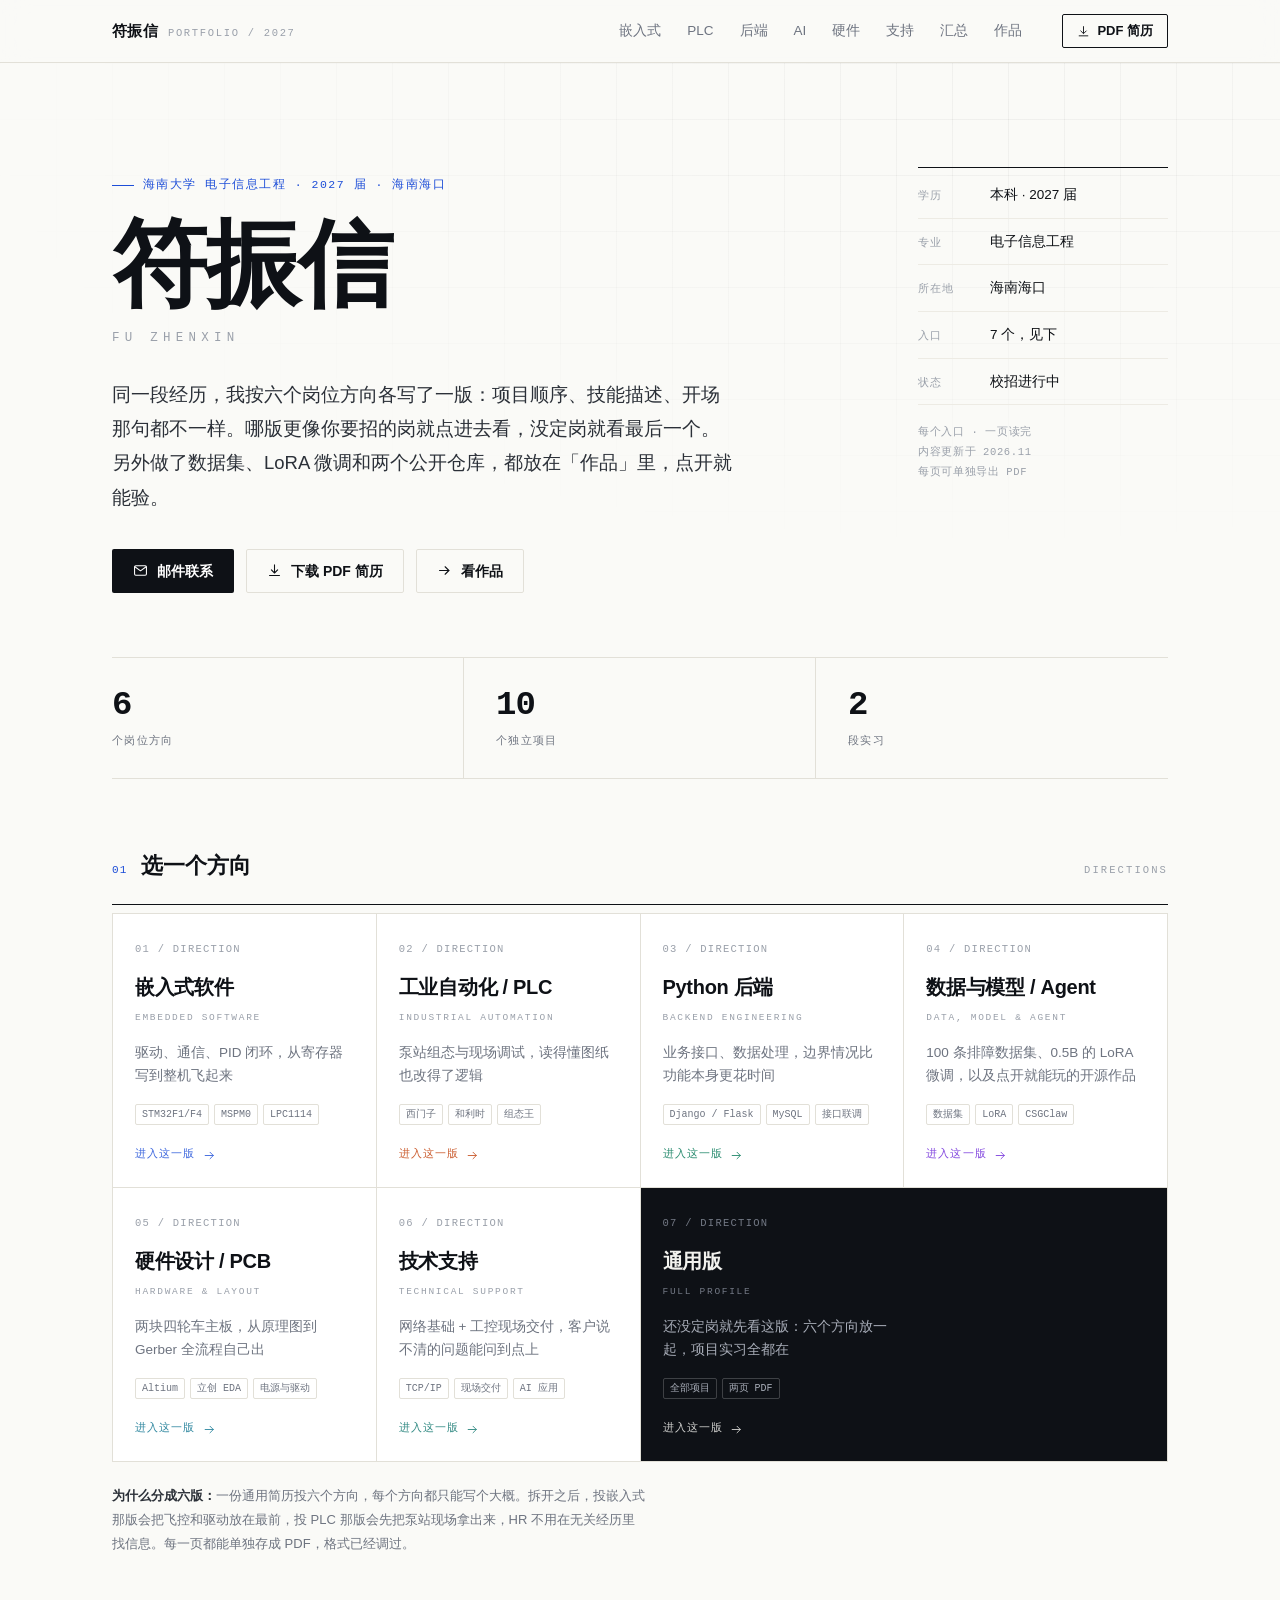
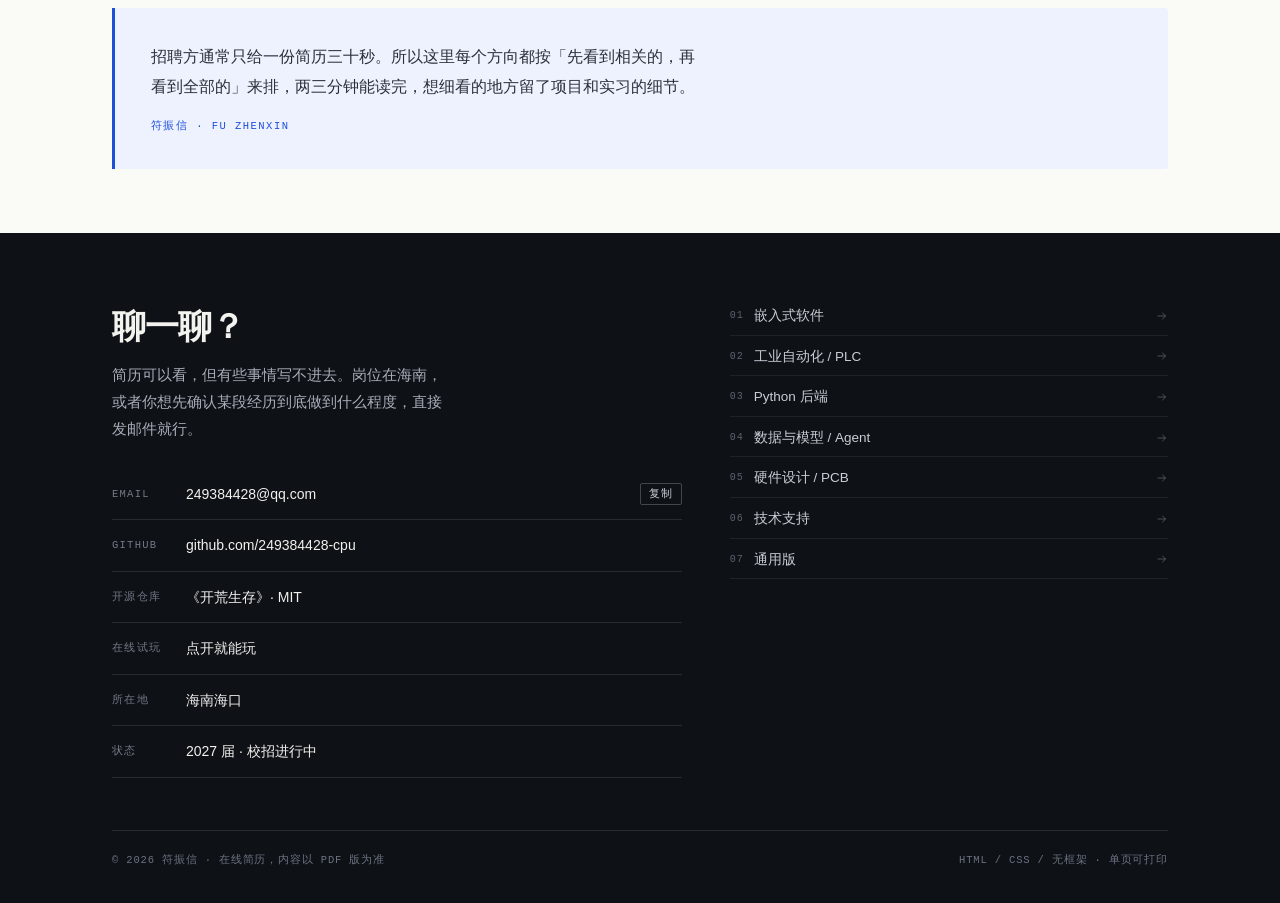
==== index.html @ a01b54ef "publish resume site" ====
<!DOCTYPE html>
<html lang="zh-CN">
<head>
<meta charset="utf-8">
<meta name="viewport" content="width=device-width, initial-scale=1">
<title>符振信 · 电子信息工程 2027 届</title>
<meta name="description" content="符振信，海南大学电子信息工程 2027 届。按嵌入式、工业自动化、后端、数据与模型、硬件、技术支持六个方向分别整理的在线简历，附开源作品与数据集。">
<meta name="author" content="符振信">
<meta property="og:title" content="符振信 · 电子信息工程 2027 届">
<meta property="og:description" content="符振信，海南大学电子信息工程 2027 届。按嵌入式、工业自动化、后端、数据与模型、硬件、技术支持六个方向分别整理的在线简历，附开源作品与数据集。">
<meta property="og:type" content="profile">
<meta property="og:url" content="https://249384428-cpu.github.io/resume/">
<meta property="og:image" content="https://249384428-cpu.github.io/resume/assets/og.png">
<meta property="og:image:width" content="1200">
<meta property="og:image:height" content="630">
<meta name="twitter:card" content="summary_large_image">
<meta name="theme-color" content="#0E1116">
<link rel="icon" href="data:image/svg+xml,%3Csvg xmlns='http://www.w3.org/2000/svg' viewBox='0 0 64 64'%3E%3Crect width='64' height='64' rx='10' fill='%230E1116'/%3E%3Ctext x='32' y='46' font-family='monospace' font-size='36' font-weight='700' fill='%23FFFFFF' text-anchor='middle'%3EF%3C/text%3E%3C/svg%3E">
<link rel="stylesheet" href="assets/style.css?v=17bde68b">
</head>
<body>
<header class="top">
  <div class="wrap top-inner">
    <a class="brand" href="index.html">
      <span class="brand-name">符振信</span>
      <span class="brand-tag">Portfolio / 2027</span>
    </a>
    <nav class="tabs"><a class="tab" href="embedded.html">嵌入式</a><a class="tab" href="plc.html">PLC</a><a class="tab" href="backend.html">后端</a><a class="tab" href="ai.html">AI</a><a class="tab" href="hardware.html">硬件</a><a class="tab" href="support.html">支持</a><a class="tab" href="general.html">汇总</a><a class="tab" href="works.html">作品</a></nav>
    <a class="top-cta" href="assets/pdf/general.pdf" download><svg viewBox="0 0 24 24" fill="none" stroke="currentColor" stroke-width="1.7" stroke-linecap="round" stroke-linejoin="round"><path d="M12 3v12"/><path d="m7 11 5 5 5-5"/><path d="M4 20h16"/></svg><span>PDF 简历</span></a>
  </div>
</header>

<main>
  <section class="hero portal-hero">
    <div class="wrap hero-grid">
      <div class="hero-anim">
        <p class="eyebrow">海南大学 电子信息工程 · 2027 届 · 海南海口</p>
        <h1 class="portal-name">
          <span class="zh">符振信</span>
          <span class="lat">FU ZHENXIN</span>
        </h1>
        <p class="portal-lead">同一段经历，我按六个岗位方向各写了一版：项目顺序、技能描述、开场那句都不一样。哪版更像你要招的岗就点进去看，没定岗就看最后一个。另外做了数据集、LoRA 微调和两个公开仓库，都放在「作品」里，点开就能验。</p>
        <div class="actions">
          <a class="btn btn-primary" href="mailto:249384428@qq.com"><svg viewBox="0 0 24 24" fill="none" stroke="currentColor" stroke-width="1.7" stroke-linecap="round" stroke-linejoin="round"><rect x="2.5" y="4.5" width="19" height="15" rx="2"/><path d="m3 6 9 6.5L21 6"/></svg>邮件联系</a>
          <a class="btn btn-ghost" href="assets/pdf/general.pdf" download><svg viewBox="0 0 24 24" fill="none" stroke="currentColor" stroke-width="1.7" stroke-linecap="round" stroke-linejoin="round"><path d="M12 3v12"/><path d="m7 11 5 5 5-5"/><path d="M4 20h16"/></svg>下载 PDF 简历</a>
          <a class="btn btn-ghost" href="works.html"><svg viewBox="0 0 24 24" fill="none" stroke="currentColor" stroke-width="1.7" stroke-linecap="round" stroke-linejoin="round"><path d="M4 12h15"/><path d="m13 6 6 6-6 6"/></svg>看作品</a>
        </div>
      </div>
      <aside class="hero-anim">
      <dl class="spec"><div class="spec-row"><span class="spec-k">学历</span><span class="spec-v">本科 · 2027 届</span></div><div class="spec-row"><span class="spec-k">专业</span><span class="spec-v">电子信息工程</span></div><div class="spec-row"><span class="spec-k">所在地</span><span class="spec-v">海南海口</span></div><div class="spec-row"><span class="spec-k">入口</span><span class="spec-v">7 个，见下</span></div><div class="spec-row"><span class="spec-k">状态</span><span class="spec-v">校招进行中</span></div></dl>
      <p class="spec-note">每个入口 · 一页读完<br>内容更新于 2026.11<br>每页可单独导出 PDF</p>
    </aside>
    </div>
    <div class="wrap">
      <div class="metrics"><div class="metric"><div class="metric-v">6</div><div class="metric-l">个岗位方向</div></div><div class="metric"><div class="metric-v">10</div><div class="metric-l">个独立项目</div></div><div class="metric"><div class="metric-v">2</div><div class="metric-l">段实习</div></div></div>
    </div>
  </section>

  <section class="block">
    <div class="wrap">
      <div class="sec-head"><span class="sec-num">01</span><h2>选一个方向</h2><span class="sec-en">Directions</span></div>
      <div class="dir-grid">
        <a class="dir-card" href="embedded.html" style="--accent:#1D4ED8;--accent-soft:#EEF2FF">
        <span class="dc-no">01 / DIRECTION</span>
        <h3 class="dc-name">嵌入式软件</h3>
        <p class="dc-en">Embedded Software</p>
        <p class="dc-line">驱动、通信、PID 闭环，从寄存器写到整机飞起来</p>
        <div class="dc-tags"><span>STM32F1/F4</span><span>MSPM0</span><span>LPC1114</span></div>
        <span class="dc-go">进入这一版 <svg viewBox="0 0 24 24" fill="none" stroke="currentColor" stroke-width="1.7" stroke-linecap="round" stroke-linejoin="round"><path d="M4 12h15"/><path d="m13 6 6 6-6 6"/></svg></span>
      </a><a class="dir-card" href="plc.html" style="--accent:#C2410C;--accent-soft:#FFF7ED">
        <span class="dc-no">02 / DIRECTION</span>
        <h3 class="dc-name">工业自动化 / PLC</h3>
        <p class="dc-en">Industrial Automation</p>
        <p class="dc-line">泵站组态与现场调试，读得懂图纸也改得了逻辑</p>
        <div class="dc-tags"><span>西门子</span><span>和利时</span><span>组态王</span></div>
        <span class="dc-go">进入这一版 <svg viewBox="0 0 24 24" fill="none" stroke="currentColor" stroke-width="1.7" stroke-linecap="round" stroke-linejoin="round"><path d="M4 12h15"/><path d="m13 6 6 6-6 6"/></svg></span>
      </a><a class="dir-card" href="backend.html" style="--accent:#047857;--accent-soft:#ECFDF5">
        <span class="dc-no">03 / DIRECTION</span>
        <h3 class="dc-name">Python 后端</h3>
        <p class="dc-en">Backend Engineering</p>
        <p class="dc-line">业务接口、数据处理，边界情况比功能本身更花时间</p>
        <div class="dc-tags"><span>Django / Flask</span><span>MySQL</span><span>接口联调</span></div>
        <span class="dc-go">进入这一版 <svg viewBox="0 0 24 24" fill="none" stroke="currentColor" stroke-width="1.7" stroke-linecap="round" stroke-linejoin="round"><path d="M4 12h15"/><path d="m13 6 6 6-6 6"/></svg></span>
      </a><a class="dir-card" href="ai.html" style="--accent:#6D28D9;--accent-soft:#F5F3FF">
        <span class="dc-no">04 / DIRECTION</span>
        <h3 class="dc-name">数据与模型 / Agent</h3>
        <p class="dc-en">Data, Model &amp; Agent</p>
        <p class="dc-line">100 条排障数据集、0.5B 的 LoRA 微调，以及点开就能玩的开源作品</p>
        <div class="dc-tags"><span>数据集</span><span>LoRA</span><span>CSGClaw</span></div>
        <span class="dc-go">进入这一版 <svg viewBox="0 0 24 24" fill="none" stroke="currentColor" stroke-width="1.7" stroke-linecap="round" stroke-linejoin="round"><path d="M4 12h15"/><path d="m13 6 6 6-6 6"/></svg></span>
      </a><a class="dir-card" href="hardware.html" style="--accent:#0E7490;--accent-soft:#ECFEFF">
        <span class="dc-no">05 / DIRECTION</span>
        <h3 class="dc-name">硬件设计 / PCB</h3>
        <p class="dc-en">Hardware &amp; Layout</p>
        <p class="dc-line">两块四轮车主板，从原理图到 Gerber 全流程自己出</p>
        <div class="dc-tags"><span>Altium</span><span>立创 EDA</span><span>电源与驱动</span></div>
        <span class="dc-go">进入这一版 <svg viewBox="0 0 24 24" fill="none" stroke="currentColor" stroke-width="1.7" stroke-linecap="round" stroke-linejoin="round"><path d="M4 12h15"/><path d="m13 6 6 6-6 6"/></svg></span>
      </a><a class="dir-card" href="support.html" style="--accent:#0F766E;--accent-soft:#F0FDFA">
        <span class="dc-no">06 / DIRECTION</span>
        <h3 class="dc-name">技术支持</h3>
        <p class="dc-en">Technical Support</p>
        <p class="dc-line">网络基础 + 工控现场交付，客户说不清的问题能问到点上</p>
        <div class="dc-tags"><span>TCP/IP</span><span>现场交付</span><span>AI 应用</span></div>
        <span class="dc-go">进入这一版 <svg viewBox="0 0 24 24" fill="none" stroke="currentColor" stroke-width="1.7" stroke-linecap="round" stroke-linejoin="round"><path d="M4 12h15"/><path d="m13 6 6 6-6 6"/></svg></span>
      </a><a class="dir-card is-pdf" href="general.html" style="--accent:#0E1116;--accent-soft:#F1F0EC">
        <span class="dc-no">07 / DIRECTION</span>
        <h3 class="dc-name">通用版</h3>
        <p class="dc-en">Full Profile</p>
        <p class="dc-line">还没定岗就先看这版：六个方向放一起，项目实习全都在</p>
        <div class="dc-tags"><span>全部项目</span><span>两页 PDF</span></div>
        <span class="dc-go">进入这一版 <svg viewBox="0 0 24 24" fill="none" stroke="currentColor" stroke-width="1.7" stroke-linecap="round" stroke-linejoin="round"><path d="M4 12h15"/><path d="m13 6 6 6-6 6"/></svg></span>
      </a>
      </div>
      <p class="portal-note"><b>为什么分成六版：</b>一份通用简历投六个方向，每个方向都只能写个大概。拆开之后，投嵌入式那版会把飞控和驱动放在最前，投 PLC 那版会先把泵站现场拿出来，HR 不用在无关经历里找信息。每一页都能单独存成 PDF，格式已经调过。</p>

      <div class="closing">
        <p>招聘方通常只给一份简历三十秒。所以这里每个方向都按「先看到相关的，再看到全部的」来排，两三分钟能读完，想细看的地方留了项目和实习的细节。</p>
        <span class="who">符振信 · FU ZHENXIN</span>
      </div>
    </div>
  </section>
</main>

<footer class="footer">
  <div class="wrap footer-inner">
    <div>
      <h2>聊一聊？</h2>
      <p class="f-lead">简历可以看，但有些事情写不进去。岗位在海南，或者你想先确认某段经历到底做到什么程度，直接发邮件就行。</p>
      <p class="print-only f-print-title">联系方式 / Contact</p>
      <div class="f-row print-only"><span class="f-k">手机</span><span class="f-v">15799056622</span></div>
      <div class="f-row">
        <span class="f-k">Email</span>
        <a class="f-v" href="mailto:249384428@qq.com">249384428@qq.com</a>
        <button class="copy-btn" type="button" data-copy="249384428@qq.com">复制</button>
      </div>
      <div class="f-row"><span class="f-k">GitHub</span><a class="f-v" href="https://github.com/249384428-cpu" target="_blank" rel="noopener">github.com/249384428-cpu</a></div><div class="f-row f-extra"><span class="f-k">开源仓库</span><a class="f-v" href="https://github.com/249384428-cpu/kaihuang-survival" target="_blank" rel="noopener">《开荒生存》· MIT</a></div><div class="f-row f-extra"><span class="f-k">在线试玩</span><a class="f-v" href="https://249384428-cpu.github.io/kaihuang-survival/" target="_blank" rel="noopener">点开就能玩</a></div>
      <div class="f-row"><span class="f-k">所在地</span><span class="f-v">海南海口</span></div>
      <div class="f-row f-status"><span class="f-k">状态</span><span class="f-v">2027 届 · 校招进行中</span></div>
    </div>
    <div class="f-links"><a href="embedded.html"><span class="n">01</span>嵌入式软件<svg viewBox="0 0 24 24" fill="none" stroke="currentColor" stroke-width="1.7" stroke-linecap="round" stroke-linejoin="round"><path d="M4 12h15"/><path d="m13 6 6 6-6 6"/></svg></a><a href="plc.html"><span class="n">02</span>工业自动化 / PLC<svg viewBox="0 0 24 24" fill="none" stroke="currentColor" stroke-width="1.7" stroke-linecap="round" stroke-linejoin="round"><path d="M4 12h15"/><path d="m13 6 6 6-6 6"/></svg></a><a href="backend.html"><span class="n">03</span>Python 后端<svg viewBox="0 0 24 24" fill="none" stroke="currentColor" stroke-width="1.7" stroke-linecap="round" stroke-linejoin="round"><path d="M4 12h15"/><path d="m13 6 6 6-6 6"/></svg></a><a href="ai.html"><span class="n">04</span>数据与模型 / Agent<svg viewBox="0 0 24 24" fill="none" stroke="currentColor" stroke-width="1.7" stroke-linecap="round" stroke-linejoin="round"><path d="M4 12h15"/><path d="m13 6 6 6-6 6"/></svg></a><a href="hardware.html"><span class="n">05</span>硬件设计 / PCB<svg viewBox="0 0 24 24" fill="none" stroke="currentColor" stroke-width="1.7" stroke-linecap="round" stroke-linejoin="round"><path d="M4 12h15"/><path d="m13 6 6 6-6 6"/></svg></a><a href="support.html"><span class="n">06</span>技术支持<svg viewBox="0 0 24 24" fill="none" stroke="currentColor" stroke-width="1.7" stroke-linecap="round" stroke-linejoin="round"><path d="M4 12h15"/><path d="m13 6 6 6-6 6"/></svg></a><a href="general.html"><span class="n">07</span>通用版<svg viewBox="0 0 24 24" fill="none" stroke="currentColor" stroke-width="1.7" stroke-linecap="round" stroke-linejoin="round"><path d="M4 12h15"/><path d="m13 6 6 6-6 6"/></svg></a></div>
  </div>
  <div class="wrap">
    <div class="colophon">
      <span>© 2026 符振信 · 在线简历，内容以 PDF 版为准</span>
      <span>HTML / CSS / 无框架 · 单页可打印</span>
    </div>
  </div>
</footer>
<div class="toast" role="status" aria-live="polite"></div>
<script src="assets/app.js?v=17bde68b"></script>
</body>
</html>
---- assets/style.css ----
/* ============================================================
   符振信 · 个人网站
   设计语言：器件规格书（datasheet）——细线分隔、等宽标签、编号章节
   ============================================================ */

:root {
  --paper: #FAFAF7;
  --card: #FFFFFF;
  --ink: #0E1116;
  --ink-soft: #2B3038;
  --muted: #6E7480;
  --muted-light: #9AA0AA;
  --line: #E2E0D8;
  --line-faint: #EDEBE4;
  --accent: #1D4ED8;
  --accent-soft: #EEF2FF;
  --mono: "JetBrains Mono", "SF Mono", ui-monospace, "Cascadia Code", Consolas,
    "Microsoft YaHei", "PingFang SC", monospace;
  --sans: -apple-system, BlinkMacSystemFont, "Segoe UI", "PingFang SC", "Hiragino Sans GB",
    "Microsoft YaHei", "Source Han Sans SC", "Noto Sans CJK SC", sans-serif;
  --maxw: 1120px;
}

* { box-sizing: border-box; }

html { -webkit-text-size-adjust: 100%; }

body {
  margin: 0;
  background: var(--paper);
  color: var(--ink);
  font-family: var(--sans);
  font-size: 16px;
  line-height: 1.75;
  -webkit-font-smoothing: antialiased;
  text-rendering: optimizeLegibility;
}

a { color: inherit; text-decoration: none; }

::selection { background: var(--accent); color: #fff; }

.wrap {
  width: 100%;
  max-width: var(--maxw);
  margin: 0 auto;
  padding: 0 32px;
}

:focus-visible {
  outline: 2px solid var(--accent);
  outline-offset: 3px;
  border-radius: 2px;
}

.mono {
  font-family: var(--mono);
  font-feature-settings: "tnum" 1;
}

/* ---------------------------------------------------------- 顶部导航 */
.top {
  position: sticky;
  top: 0;
  z-index: 50;
  background: rgba(250, 250, 247, 0.86);
  backdrop-filter: saturate(180%) blur(14px);
  -webkit-backdrop-filter: saturate(180%) blur(14px);
  border-bottom: 1px solid var(--line);
}

.top-inner {
  display: flex;
  align-items: center;
  gap: 28px;
  height: 62px;
}

.brand {
  display: flex;
  align-items: baseline;
  gap: 10px;
  flex: none;
  cursor: pointer;
}

.brand-name {
  font-size: 15px;
  font-weight: 700;
  letter-spacing: 0.02em;
}

.brand-tag {
  font-family: var(--mono);
  font-size: 10.5px;
  letter-spacing: 0.16em;
  color: var(--muted-light);
  text-transform: uppercase;
}

.tabs {
  display: flex;
  align-items: center;
  gap: 2px;
  margin-left: auto;
  overflow-x: auto;
  scrollbar-width: none;
}
.tabs::-webkit-scrollbar { display: none; }

.tab {
  flex: none;
  padding: 7px 12px;
  font-size: 13.5px;
  color: var(--muted);
  border-radius: 3px;
  white-space: nowrap;
  transition: color 0.18s ease, background 0.18s ease;
}
.tab:hover { color: var(--ink); background: rgba(0, 0, 0, 0.035); }

.tab.is-active {
  color: var(--ink);
  font-weight: 600;
  background: var(--accent-soft);
  box-shadow: inset 0 0 0 1px color-mix(in srgb, var(--accent) 18%, transparent);
}

.top-cta {
  flex: none;
  display: inline-flex;
  align-items: center;
  gap: 7px;
  height: 34px;
  padding: 0 14px;
  border: 1px solid var(--ink);
  border-radius: 2px;
  font-size: 13px;
  font-weight: 600;
  transition: background 0.18s ease, color 0.18s ease;
}
.top-cta:hover { background: var(--ink); color: #fff; }
.top-cta svg { width: 13px; height: 13px; }

/* ---------------------------------------------------------- Hero */
.hero {
  position: relative;
  padding: 92px 0 0;
  overflow: hidden;
}

.hero::before {
  content: "";
  position: absolute;
  inset: 0;
  background-image:
    linear-gradient(to right, rgba(14, 17, 22, 0.045) 1px, transparent 1px),
    linear-gradient(to bottom, rgba(14, 17, 22, 0.045) 1px, transparent 1px);
  background-size: 56px 56px;
  mask-image: radial-gradient(120% 90% at 78% 8%, #000 0%, transparent 68%);
  -webkit-mask-image: radial-gradient(120% 90% at 78% 8%, #000 0%, transparent 68%);
  pointer-events: none;
}

.hero-grid {
  position: relative;
  display: grid;
  grid-template-columns: minmax(0, 1.42fr) minmax(0, 0.58fr);
  gap: 56px;
  align-items: start;
  padding-bottom: 64px;
}

.eyebrow {
  display: inline-flex;
  align-items: center;
  gap: 9px;
  font-family: var(--mono);
  font-size: 11.5px;
  letter-spacing: 0.13em;
  text-transform: uppercase;
  color: var(--accent);
  margin: 0 0 22px;
}
.eyebrow::before {
  content: "";
  width: 22px;
  height: 1px;
  background: var(--accent);
}

.hero h1 {
  margin: 0;
  font-size: clamp(30px, 4.05vw, 48px);
  line-height: 1.25;
  font-weight: 800;
  letter-spacing: -0.024em;
  color: var(--ink);
  white-space: pre-line;
  overflow-wrap: break-word;
}
.hero h1 em {
  font-style: normal;
  color: var(--accent);
}

.hero-en {
  margin: 18px 0 0;
  font-family: var(--mono);
  font-size: 11px;
  letter-spacing: 0.34em;
  color: var(--muted-light);
  text-transform: uppercase;
}

.lead {
  margin: 26px 0 0;
  text-wrap: pretty;
  max-width: 48ch;
  font-size: 16.5px;
  line-height: 1.85;
  color: var(--ink-soft);
}

.actions {
  display: flex;
  flex-wrap: wrap;
  align-items: center;
  gap: 12px;
  margin-top: 34px;
}

.btn {
  display: inline-flex;
  align-items: center;
  gap: 9px;
  height: 44px;
  padding: 0 20px;
  border-radius: 2px;
  font-size: 14px;
  font-weight: 600;
  border: 1px solid transparent;
  cursor: pointer;
  transition: transform 0.18s ease, background 0.18s ease, color 0.18s ease, border-color 0.18s ease;
  font-family: var(--sans);
}
.btn svg { width: 15px; height: 15px; }

.btn-primary { background: var(--ink); color: #fff; }
.btn-primary:hover { background: var(--accent); }

.btn-ghost { background: transparent; color: var(--ink); border-color: var(--line); }
.btn-ghost:hover { border-color: var(--ink); }

.btn:active { transform: translateY(1px); }

/* 右侧规格表 */
.spec {
  margin: 0;
  border-top: 1px solid var(--ink);
  padding-top: 4px;
}
.spec-row {
  display: flex;
  align-items: baseline;
  gap: 10px;
  padding: 11px 0;
  border-bottom: 1px solid var(--line-faint);
  font-size: 13.5px;
}
.spec-k {
  font-family: var(--mono);
  font-size: 10.5px;
  letter-spacing: 0.1em;
  color: var(--muted-light);
  text-transform: uppercase;
  flex: none;
  width: 62px;
}
.spec-v { color: var(--ink); font-weight: 500; }

.spec-note {
  margin-top: 18px;
  font-family: var(--mono);
  font-size: 10.5px;
  line-height: 1.9;
  letter-spacing: 0.06em;
  color: var(--muted-light);
}

/* ---------------------------------------------------------- 指标条 */
.metrics {
  border-top: 1px solid var(--line);
  border-bottom: 1px solid var(--line);
  display: grid;
  grid-template-columns: repeat(3, 1fr);
}
.metric {
  padding: 30px 32px 28px;
  border-right: 1px solid var(--line);
}
.metric:last-child { border-right: 0; }
.metric:first-child { padding-left: 0; }
.metric-v {
  font-family: var(--mono);
  font-size: clamp(26px, 3.2vw, 34px);
  font-weight: 600;
  letter-spacing: -0.03em;
  line-height: 1;
  color: var(--ink);
}
.metric-v .u { color: var(--accent); }
.metric-l {
  margin-top: 10px;
  font-family: var(--mono);
  font-size: 10.5px;
  letter-spacing: 0.12em;
  text-transform: uppercase;
  color: var(--muted);
}

/* ---------------------------------------------------------- 章节 */
section.block { padding: 68px 0 8px; scroll-margin-top: 78px; }

.sec-head {
  display: flex;
  align-items: baseline;
  gap: 14px;
  padding-bottom: 18px;
  border-bottom: 1px solid var(--ink);
  margin-bottom: 8px;
}
.sec-num {
  font-family: var(--mono);
  font-size: 11px;
  letter-spacing: 0.1em;
  color: var(--accent);
  flex: none;
}
.sec-head h2 {
  margin: 0;
  font-size: 22px;
  font-weight: 700;
  letter-spacing: -0.01em;
}
.sec-en {
  margin-left: auto;
  font-family: var(--mono);
  font-size: 10.5px;
  letter-spacing: 0.2em;
  text-transform: uppercase;
  color: var(--muted-light);
}

/* 技能 */
.skill-row {
  display: grid;
  grid-template-columns: 148px minmax(0, 1fr);
  gap: 26px;
  padding: 20px 0;
  border-bottom: 1px solid var(--line-faint);
  align-items: start;
}
.skill-label {
  font-family: var(--mono);
  font-size: 11px;
  letter-spacing: 0.08em;
  color: var(--muted);
  padding-top: 5px;
}
.skill-items { display: flex; flex-wrap: wrap; gap: 7px; }

.tag {
  display: inline-block;
  padding: 3px 9px;
  border: 1px solid var(--line);
  border-radius: 2px;
  font-size: 12.5px;
  line-height: 1.6;
  color: var(--ink-soft);
  background: #fff;
  transition: border-color 0.18s ease, color 0.18s ease;
}
.tag:hover { border-color: var(--accent); color: var(--accent); }

/* 项目 */
.proj {
  display: grid;
  grid-template-columns: 118px minmax(0, 1fr);
  gap: 30px;
  padding: 34px 0 30px;
  border-bottom: 1px solid var(--line-faint);
}
.proj:first-of-type { border-top: 0; }

.proj-side { padding-top: 4px; }
.proj-no {
  font-family: var(--mono);
  font-size: 11px;
  letter-spacing: 0.12em;
  color: var(--accent);
}
.proj-period {
  margin-top: 6px;
  white-space: nowrap;
  font-family: var(--mono);
  font-size: 11px;
  color: var(--muted-light);
  letter-spacing: 0.02em;
}

.proj h3 {
  margin: 0;
  font-size: 20px;
  font-weight: 700;
  letter-spacing: -0.012em;
  line-height: 1.45;
}
.proj-kind {
  margin-top: 6px;
  font-size: 12.5px;
  color: var(--muted);
}

.proj-list {
  margin: 16px 0 0;
  padding: 0;
  list-style: none;
  max-width: 68ch;
}
.proj-list li {
  position: relative;
  padding-left: 20px;
  margin-bottom: 8px;
  font-size: 14.5px;
  line-height: 1.85;
  color: var(--ink-soft);
}
.proj-list li::before {
  content: "";
  position: absolute;
  left: 0;
  top: 0.82em;
  width: 9px;
  height: 1px;
  background: var(--accent);
  opacity: 0.75;
}
.proj-list li:last-child { margin-bottom: 0; }

.proj-stack {
  display: flex;
  flex-wrap: wrap;
  gap: 6px;
  margin-top: 18px;
}
.chip {
  font-family: var(--mono);
  font-size: 10.5px;
  letter-spacing: 0.04em;
  color: var(--muted);
  padding: 2px 7px;
  border: 1px solid var(--line-faint);
  border-radius: 2px;
  background: #fff;
}

/* 实习时间线 */
.tl {
  margin: 30px 0 0 5px;
  padding-left: 30px;
  border-left: 1px solid var(--line);
}
.tl-item { position: relative; padding-bottom: 34px; }
.tl-item:last-child { padding-bottom: 6px; }
.tl-item::before {
  content: "";
  position: absolute;
  left: -35px;
  top: 9px;
  width: 9px;
  height: 9px;
  border-radius: 50%;
  background: var(--accent);
  box-shadow: 0 0 0 3px var(--paper);
}
.tl-head {
  display: flex;
  align-items: baseline;
  flex-wrap: wrap;
  gap: 10px;
}
.tl-org { font-size: 17.5px; font-weight: 700; letter-spacing: -0.01em; }
.tl-role { font-size: 13.5px; color: var(--accent); font-weight: 600; }
.tl-period {
  margin-left: auto;
  font-family: var(--mono);
  font-size: 11.5px;
  color: var(--muted-light);
}
.tl-place {
  margin-top: 2px;
  font-family: var(--mono);
  font-size: 11px;
  letter-spacing: 0.06em;
  color: var(--muted-light);
}

/* 教育 */
.edu {
  display: grid;
  grid-template-columns: minmax(0, 1fr) minmax(0, 1.15fr);
  gap: 40px;
  padding: 30px 0 8px;
  align-items: start;
}
.edu-school { font-size: 21px; font-weight: 700; letter-spacing: -0.012em; }
.edu-sub { margin-top: 6px; font-size: 14.5px; color: var(--ink-soft); }
.edu-period {
  margin-top: 10px;
  font-family: var(--mono);
  font-size: 11.5px;
  letter-spacing: 0.04em;
  color: var(--muted-light);
}
.edu-note {
  font-family: var(--mono);
  font-size: 10.5px;
  letter-spacing: 0.12em;
  text-transform: uppercase;
  color: var(--muted);
  margin-bottom: 12px;
}
.edu-courses { display: flex; flex-wrap: wrap; gap: 6px; }

/* 其他经历 */
.extra-grid {
  display: grid;
  grid-template-columns: repeat(2, minmax(0, 1fr));
  gap: 40px;
  padding: 30px 0 8px;
}
.extra-col h3 {
  margin: 0 0 16px;
  font-family: var(--mono);
  font-size: 10.5px;
  letter-spacing: 0.14em;
  text-transform: uppercase;
  color: var(--muted);
  font-weight: 500;
}
.extra-item { padding: 0 0 16px; }
.extra-item:last-child { padding-bottom: 0; }
.extra-t { font-size: 14.5px; font-weight: 600; }
.extra-d { margin-top: 3px; font-size: 13.5px; line-height: 1.8; color: var(--muted); }

/* 结语 */
.closing {
  margin: 52px 0 0;
  padding: 34px 36px;
  background: var(--accent-soft);
  border-left: 3px solid var(--accent);
  border-radius: 0 3px 3px 0;
}
.closing p {
  margin: 0;
  font-size: 16px;
  line-height: 1.9;
  color: var(--ink-soft);
  max-width: 62ch;
}
.closing .who {
  display: block;
  margin-top: 14px;
  font-family: var(--mono);
  font-size: 10.5px;
  letter-spacing: 0.14em;
  text-transform: uppercase;
  color: var(--accent);
}

/* ---------------------------------------------------------- 页脚 */
.footer {
  margin-top: 56px;
  background: var(--ink);
  color: #F2F2EE;
  padding: 64px 0 34px;
}
.footer-inner {
  display: grid;
  grid-template-columns: minmax(0, 1.3fr) minmax(0, 1fr);
  gap: 48px;
}
.footer h2 {
  margin: 0 0 6px;
  font-size: clamp(26px, 3.4vw, 34px);
  font-weight: 700;
  letter-spacing: -0.025em;
}
.footer .f-lead {
  margin: 0 0 26px;
  font-size: 14.5px;
  line-height: 1.85;
  color: #A8ADB8;
  max-width: 42ch;
}
.f-row {
  display: flex;
  align-items: center;
  gap: 12px;
  padding: 13px 0;
  border-bottom: 1px solid rgba(255, 255, 255, 0.11);
  font-size: 14px;
}
.f-row:first-of-type { border-top: 1px solid rgba(255, 255, 255, 0.11); }
.f-k {
  font-family: var(--mono);
  font-size: 10.5px;
  letter-spacing: 0.12em;
  text-transform: uppercase;
  color: #737985;
  width: 62px;
  flex: none;
}
.f-v { color: #F2F2EE; }
a.f-v:hover { color: #fff; text-decoration: underline; text-underline-offset: 3px; }

.copy-btn {
  margin-left: auto;
  background: none;
  border: 1px solid rgba(255, 255, 255, 0.22);
  color: #C9CDD5;
  font-family: var(--mono);
  font-size: 10.5px;
  letter-spacing: 0.08em;
  padding: 3px 8px;
  border-radius: 2px;
  cursor: pointer;
  transition: all 0.18s ease;
}
.copy-btn:hover { border-color: #fff; color: #fff; }
.copy-btn.done { border-color: #4ADE80; color: #4ADE80; }

.f-right {
  display: flex;
  flex-direction: column;
  justify-content: flex-end;
  align-items: flex-start;
  gap: 10px;
}
.f-btn {
  display: inline-flex;
  align-items: center;
  gap: 8px;
  height: 42px;
  padding: 0 18px;
  border: 1px solid rgba(255, 255, 255, 0.28);
  border-radius: 2px;
  font-size: 13.5px;
  font-weight: 600;
  color: #F2F2EE;
  transition: background 0.18s ease, border-color 0.18s ease;
}
.f-btn:hover { background: #fff; color: var(--ink); border-color: #fff; }
.f-btn svg { width: 14px; height: 14px; }

.f-links { display: flex; flex-direction: column; gap: 2px; }
.f-links a {
  display: flex;
  align-items: center;
  gap: 10px;
  padding: 7px 0;
  font-size: 13.5px;
  color: #C9CDD5;
  border-bottom: 1px solid rgba(255, 255, 255, 0.07);
  transition: color 0.18s ease;
}
.f-links a:hover { color: #fff; }
.f-links a svg { width: 12px; height: 12px; flex: none; margin-left: auto; opacity: 0.4; }
.f-links a:hover svg { opacity: 1; }
.f-links .n {
  font-family: var(--mono);
  font-size: 10px;
  letter-spacing: 0.1em;
  color: #5C636E;
}

.colophon {
  margin-top: 52px;
  padding-top: 20px;
  border-top: 1px solid rgba(255, 255, 255, 0.11);
  display: flex;
  justify-content: space-between;
  gap: 16px;
  flex-wrap: wrap;
  font-family: var(--mono);
  font-size: 10.5px;
  letter-spacing: 0.08em;
  color: #6B7280;
}

/* ---------------------------------------------------------- 首页门户 */
.portal-hero { padding: 104px 0 0; }
.portal-hero .hero-grid { grid-template-columns: minmax(0, 1.5fr) minmax(0, 0.5fr); }

.hero h1.portal-name {
  margin: 0;
  white-space: normal;
  font-size: clamp(52px, 7.4vw, 96px);
  line-height: 0.98;
  font-weight: 800;
  letter-spacing: -0.045em;
}
.portal-name span { display: block; }
.portal-name .zh { letter-spacing: -0.02em; }
.portal-name .lat {
  line-height: 1.4;
  font-family: var(--mono);
  font-size: clamp(10.5px, 1.1vw, 12.5px);
  font-weight: 400;
  letter-spacing: 0.42em;
  color: var(--muted-light);
  margin-top: 20px;
}

.portal-lead {
  margin: 30px 0 0;
  text-wrap: pretty;
  font-size: clamp(16px, 1.5vw, 18.5px);
  line-height: 1.85;
  color: var(--ink-soft);
  max-width: 34em;
}

.dir-grid {
  display: grid;
  grid-template-columns: repeat(4, minmax(0, 1fr));
  gap: 1px;
  background: var(--line);
  border: 1px solid var(--line);
  margin-top: 8px;
}

.dir-card {
  position: relative;
  background: var(--card);
  padding: 26px 22px 22px;
  min-height: 252px;
  display: flex;
  flex-direction: column;
  transition: background 0.22s ease;
  overflow: hidden;
}
.dir-card::after {
  content: "";
  position: absolute;
  left: 0;
  top: 0;
  height: 3px;
  width: 100%;
  background: var(--accent);
  transform: scaleX(0);
  transform-origin: left;
  transition: transform 0.32s cubic-bezier(0.2, 0.7, 0.2, 1);
}
.dir-card:hover { background: var(--accent-soft); }
.dir-card:hover::after { transform: scaleX(1); }

.dc-no {
  font-family: var(--mono);
  font-size: 10.5px;
  letter-spacing: 0.12em;
  color: var(--muted-light);
}
.dc-name {
  margin: 12px 0 0;
  font-size: 20px;
  font-weight: 700;
  letter-spacing: -0.015em;
}
.dc-en {
  margin: 5px 0 0;
  font-family: var(--mono);
  font-size: 9.5px;
  letter-spacing: 0.18em;
  text-transform: uppercase;
  color: var(--muted-light);
}
.dc-line {
  margin: 14px 0 0;
  font-size: 13.5px;
  line-height: 1.75;
  color: var(--muted);
  max-width: 30ch;
}
.dc-tags {
  display: flex;
  flex-wrap: wrap;
  gap: 5px;
  margin-top: 16px;
}
.dc-tags span {
  font-family: var(--mono);
  font-size: 10px;
  color: var(--muted);
  border: 1px solid var(--line);
  padding: 1px 6px;
  border-radius: 2px;
}
.dc-go {
  margin-top: auto;
  padding-top: 20px;
  display: flex;
  align-items: center;
  gap: 7px;
  font-family: var(--mono);
  font-size: 11px;
  letter-spacing: 0.1em;
  text-transform: uppercase;
  color: var(--accent);
  opacity: 0.85;
}
.dc-go svg { width: 13px; height: 13px; transition: transform 0.22s ease; }
.dir-card:hover .dc-go svg { transform: translateX(4px); }

.dir-card.is-pdf {
  background: var(--ink);
  color: #F2F2EE;
  grid-column: span 2;
}
.dir-card.is-pdf::after { background: #fff; }
.dir-card.is-pdf:hover { background: #171B22; }
.dir-card.is-pdf .dc-no,
.dir-card.is-pdf .dc-en { color: #737985; }
.dir-card.is-pdf .dc-line { color: #A8ADB8; }
.dir-card.is-pdf .dc-go { color: #F2F2EE; }
.dir-card.is-pdf .dc-tags span { border-color: rgba(255, 255, 255, 0.2); color: #A8ADB8; }

.portal-note {
  margin: 22px 0 0;
  font-size: 13px;
  line-height: 1.85;
  color: var(--muted);
  max-width: 74ch;
}
.portal-note b { color: var(--ink-soft); font-weight: 600; }

/* ---------------------------------------------------------- 入场动画 */
.hero-anim > * {
  animation: rise 0.75s cubic-bezier(0.2, 0.7, 0.2, 1) both;
}
.hero-anim > *:nth-child(1) { animation-delay: 0.02s; }
.hero-anim > *:nth-child(2) { animation-delay: 0.08s; }
.hero-anim > *:nth-child(3) { animation-delay: 0.14s; }
.hero-anim > *:nth-child(4) { animation-delay: 0.2s; }
.hero-anim > *:nth-child(5) { animation-delay: 0.26s; }

@keyframes rise {
  from { opacity: 0; transform: translateY(16px); }
  to { opacity: 1; transform: none; }
}

/* toast */
.toast {
  position: fixed;
  left: 50%;
  bottom: 34px;
  transform: translate(-50%, 14px);
  background: var(--ink);
  color: #fff;
  font-size: 13px;
  padding: 10px 18px;
  border-radius: 3px;
  opacity: 0;
  pointer-events: none;
  transition: opacity 0.25s ease, transform 0.25s ease;
  z-index: 200;
  font-family: var(--mono);
  letter-spacing: 0.04em;
}
.toast.show { opacity: 1; transform: translate(-50%, 0); }

/* ---------------------------------------------------------- 响应式 */
@media (max-width: 1080px) {
  .dir-grid { grid-template-columns: repeat(2, minmax(0, 1fr)); }
}

@media (max-width: 960px) {
  .hero-grid { grid-template-columns: 1fr; gap: 40px; }
  .portal-hero .hero-grid { grid-template-columns: 1fr; }
  .dir-grid { grid-template-columns: repeat(2, minmax(0, 1fr)); }
  .footer-inner { grid-template-columns: 1fr; gap: 36px; }
  .f-right { align-items: flex-start; }
  .edu { grid-template-columns: 1fr; gap: 28px; }
  .brand-tag { display: none; }
}

@media (max-width: 720px) {
  .wrap { padding: 0 20px; }
  .hero h1 { font-size: 26px; line-height: 1.4; }
  .hero h1 br { display: none; }
  .hero { padding-top: 56px; }
  .portal-hero { padding-top: 64px; }
  .hero-grid { padding-bottom: 44px; }
  .metrics { grid-template-columns: repeat(3, 1fr); }
  .metric { border-right: 1px solid var(--line); border-bottom: 0; padding: 16px 10px 14px 0; }
  .metric:first-child { padding-left: 0; }
  .metric:last-child { border-right: 0; }
  .metric-v { font-size: 20px; }
  .metric-l { font-size: 9.5px; letter-spacing: 0.06em; margin-top: 6px; }
  .skill-row { grid-template-columns: 1fr; gap: 8px; }
  .proj { grid-template-columns: 1fr; gap: 12px; padding: 28px 0 24px; }
  .proj-side { display: flex; align-items: baseline; gap: 12px; padding-top: 0; }
  .proj-period { margin-top: 0; }
  .dir-grid { grid-template-columns: 1fr; }
  .dir-card { min-height: 0; }
  .dir-card.is-pdf { grid-column: auto; }
  .extra-grid { grid-template-columns: 1fr; gap: 28px; }
  .tl-period { margin-left: 0; width: 100%; }
  .closing { padding: 26px 22px; }
  .top-inner { flex-wrap: wrap; gap: 6px 10px; height: auto; padding-top: 10px; }
  .tabs { order: 3; flex: 0 0 100%; margin-left: 0; padding-bottom: 8px; }
  .top-cta { margin-left: auto; }
  .brand { flex: 1 1 auto; }
  .top-cta span { display: none; }
  .top-cta { padding: 0 9px; }
  .tabs { min-width: 0; gap: 0; }
  .tab { padding: 6px 7px; font-size: 12.5px; }
  .brand-name { font-size: 14px; }
.colophon { flex-direction: column; gap: 6px; }
}

/* ---------------------------------------------------------- 打印 / 导出 PDF */
.print-only { display: none; }

@media print {
  @page { size: A4; margin: 11mm 13mm; }

  :root {
    --paper: #fff; --line: #D9D7CF; --line-faint: #E9E7E0;
    --muted: #55585F; --muted-light: #7A7E86;
  }
  html, body { background: #fff; }
  body {
    font-size: 9pt; line-height: 1.5;
    -webkit-print-color-adjust: exact; print-color-adjust: exact;
  }
  .wrap { padding: 0; max-width: none; }
  .top, .actions, .copy-btn, .toast, .f-right, .f-links { display: none !important; }

  /* 首屏 */
  .hero { padding: 0; }
  .hero::before { display: none; }
  .hero-anim > * { animation: none !important; }
  .hero-grid {
    grid-template-columns: minmax(0, 1.5fr) minmax(0, 1fr);
    gap: 18px; padding-bottom: 7px;
  }
  .eyebrow { font-size: 7.2pt; margin-bottom: 5px; letter-spacing: 0.08em; }
  .hero h1 { font-size: 17pt; line-height: 1.32; letter-spacing: -0.01em; }
  .hero-en { font-size: 6.4pt; margin-top: 5px; letter-spacing: 0.2em; }
  .lead { font-size: 8.6pt; line-height: 1.6; margin-top: 8px; max-width: none; }
  .spec { border-top: 1px solid #111; padding-top: 2px; }
  .spec-row { padding: 2.5px 0; font-size: 8pt; gap: 6px; }
  .spec-k { font-size: 6.6pt; width: 44px; }
  .spec-note { display: none; }

  /* 指标 */
  .metrics { border-color: #111; }
  .metric { padding: 7px 0 6px 14px; }
  .metric:first-child { padding-left: 0; }
  .metric-v { font-size: 13pt; }
  .metric-l { font-size: 6.6pt; margin-top: 3px; }

  /* 章节 */
  section.block { padding: 11px 0 0; }
  .sec-head { padding-bottom: 5px; margin-bottom: 2px; break-after: avoid; }
  .sec-num, .sec-en { font-size: 6.6pt; }
  .sec-head h2 { font-size: 11pt; }

  /* 技能 */
  .skill-row { grid-template-columns: 72px minmax(0, 1fr); gap: 10px; padding: 4px 0; }
  .skill-label { font-size: 7pt; padding-top: 2px; }
  .skill-items { gap: 4px; }
  .tag { font-size: 7pt; padding: 0.5px 4px; line-height: 1.45; }

  /* 项目 */
  .proj {
    grid-template-columns: 74px minmax(0, 1fr);
    gap: 12px; padding: 8px 0 6px; break-inside: avoid;
  }
  .proj-no, .proj-period { font-size: 6.8pt; white-space: normal; }
  .proj h3 { font-size: 9.6pt; line-height: 1.38; }
  .proj-kind { font-size: 7.4pt; margin-top: 2px; }
  .proj-list { margin-top: 5px; }
  .proj-list li { font-size: 7.9pt; line-height: 1.5; margin-bottom: 1.5px; padding-left: 12px; }
  .proj-list li::before { width: 6px; top: 0.78em; }
  .proj-stack { margin-top: 5px; gap: 4px; }
  .chip { font-size: 6.6pt; padding: 0 4px; }

  /* 实习 */
  .tl { margin: 6px 0 0 3px; padding-left: 16px; }
  .tl-item { padding-bottom: 7px; break-inside: avoid; }
  .tl-item::before { left: -20px; top: 6px; width: 6px; height: 6px; box-shadow: none; }
  .tl-org { font-size: 10pt; }
  .tl-role { font-size: 8pt; }
  .tl-period { font-size: 7.4pt; }
  .tl-place { font-size: 6.8pt; }

  /* 教育与其他 */
  .edu { grid-template-columns: minmax(0, 0.9fr) minmax(0, 1.1fr); gap: 18px; padding: 7px 0 0; }
  .edu-school { font-size: 11pt; }
  .edu-sub { font-size: 8.4pt; margin-top: 2px; }
  .edu-period { font-size: 7.4pt; margin-top: 3px; }
  .edu-note { font-size: 6.6pt; margin-bottom: 5px; }
  .edu-courses { gap: 4px; }
  .extra-grid { grid-template-columns: repeat(2, minmax(0, 1fr)); gap: 18px; padding: 7px 0 0; break-inside: avoid; }
  .edu, .tl-item { break-inside: avoid; }
  .extra-col h3 { font-size: 6.6pt; margin-bottom: 6px; }
  .extra-item { padding-bottom: 6px; }
  .extra-t { font-size: 8.6pt; }
  .extra-d { font-size: 7.6pt; line-height: 1.55; }

  .closing { margin-top: 10px; padding: 7px 10px; break-inside: avoid; }
  .closing p { font-size: 8.4pt; line-height: 1.6; }
  .closing .who { font-size: 6.6pt; margin-top: 5px; }

  /* 页脚变联系条 */
  .footer {
    margin-top: 10px; background: #fff; color: #111;
    padding: 8px 0 0; border-top: 1px solid #111;
  }
  .footer-inner { grid-template-columns: 1fr; gap: 0; }
  .footer h2 { display: none; }
  .footer .f-lead { display: none; }
  .print-only { display: block; }
  .f-row.print-only { display: flex; gap: 10px; }
  .f-print-title {
    margin: 0 0 3px; font-family: var(--mono); font-size: 6.6pt;
    letter-spacing: 0.14em; text-transform: uppercase; color: #777;
  }
  .f-row { font-size: 8pt; padding: 3px 0; border-color: #E2E0D8; }
  .f-k { font-size: 6.6pt; width: 46px; color: #777; }
  .f-v { color: #111; }
  .colophon {
    margin-top: 9px; padding-top: 6px; border-color: #E2E0D8;
    font-size: 6.4pt; color: #888; flex-direction: row;
  }
}

/* ============================================================
   作品页 works.html
   同一套器件规格书语言：细线、等宽标签、编号章节。
   ============================================================ */

/* ---------------------------------------------------------- 作品索引 */
.wk-grid {
  display: grid;
  grid-template-columns: repeat(2, minmax(0, 1fr));
  border-top: 1px solid var(--line);
  border-left: 1px solid var(--line);
}

.wk-card {
  position: relative;
  display: block;
  padding: 28px 28px 24px;
  border-right: 1px solid var(--line);
  border-bottom: 1px solid var(--line);
  background: var(--card);
  transition: background 0.18s ease;
}
.wk-card:hover { background: #FCFCFA; }

.wk-card-no {
  display: inline-block;
  font-size: 11px;
  letter-spacing: 0.16em;
  color: var(--accent);
  margin-bottom: 12px;
}

.wk-card h3 {
  margin: 0 0 8px;
  font-size: 18px;
  font-weight: 700;
  letter-spacing: -0.01em;
}

.wk-card p {
  margin: 0 0 16px;
  font-size: 14px;
  line-height: 1.65;
  color: var(--muted);
}

.wk-card-tags { display: flex; gap: 6px; flex-wrap: wrap; }
.wk-card-tags span {
  font-family: var(--mono);
  font-size: 10.5px;
  letter-spacing: 0.06em;
  color: var(--ink-soft);
  border: 1px solid var(--line);
  border-radius: 2px;
  padding: 2px 7px;
}

/* ---------------------------------------------------------- 作品区块外壳 */
.wk { scroll-margin-top: 80px; }

.metrics-4 { grid-template-columns: repeat(4, 1fr); }

.wk-lead {
  max-width: 780px;
  margin: 0 0 34px;
}
.wk-lead p {
  margin: 0 0 10px;
  font-size: 15.5px;
  line-height: 1.8;
  color: var(--ink-soft);
}
.wk-where {
  font-family: var(--mono);
  font-size: 12px !important;
  letter-spacing: 0.02em;
  color: var(--muted-light) !important;
}

.wk-empty {
  font-family: var(--mono);
  font-size: 13px;
  color: var(--muted);
  padding: 24px 0;
}

/* 数字条 */
.stats {
  display: grid;
  grid-template-columns: repeat(4, minmax(0, 1fr));
  border-top: 1px solid var(--line);
  border-bottom: 1px solid var(--line);
  margin-bottom: 34px;
}
.stat { padding: 20px 22px 18px 0; border-right: 1px solid var(--line); }
.stat:last-child { border-right: 0; }
.stat-v {
  font-family: var(--mono);
  font-size: 27px;
  font-weight: 700;
  letter-spacing: -0.02em;
  line-height: 1.1;
  color: var(--ink);
}
.stat-l {
  margin-top: 7px;
  font-size: 11.5px;
  letter-spacing: 0.04em;
  color: var(--muted);
}

/* 面板 */
.grid2 {
  display: grid;
  grid-template-columns: repeat(2, minmax(0, 1fr));
  gap: 20px;
  margin-bottom: 20px;
}
.grid2-wide { grid-template-columns: minmax(0, 0.86fr) minmax(0, 1.14fr); }

.panel {
  background: var(--card);
  border: 1px solid var(--line);
  border-radius: 2px;
  padding: 22px 24px 20px;
  margin-bottom: 20px;
}
.grid2 .panel { margin-bottom: 0; }

.panel-h {
  display: flex;
  align-items: baseline;
  justify-content: space-between;
  gap: 16px;
  padding-bottom: 14px;
  margin-bottom: 18px;
  border-bottom: 1px solid var(--line-faint);
}
.panel-t { font-size: 14.5px; font-weight: 700; letter-spacing: 0.01em; }
.panel-s {
  font-family: var(--mono);
  font-size: 11px;
  letter-spacing: 0.04em;
  color: var(--muted-light);
  text-align: right;
}
.panel-note {
  margin: 16px 0 0;
  font-size: 12.5px;
  line-height: 1.7;
  color: var(--muted);
  padding-top: 12px;
  border-top: 1px dashed var(--line);
}

/* 条形 */
.bars { display: flex; flex-direction: column; gap: 9px; }
.bar-row { display: grid; grid-template-columns: 132px 1fr 52px; align-items: center; gap: 12px; }
.bar-k { font-size: 12.5px; color: var(--ink-soft); }
.bar-track { height: 7px; background: var(--line-faint); border-radius: 1px; overflow: hidden; }
.bar-track i { display: block; height: 100%; background: var(--accent); border-radius: 1px; }
.bar-v {
  font-family: var(--mono);
  font-size: 12px;
  text-align: right;
  color: var(--ink);
}
.bar-v em { font-style: normal; color: var(--muted-light); }

/* 直方图 */
.hist {
  display: flex;
  align-items: flex-end;
  gap: 6px;
  height: 132px;
  padding-top: 8px;
}
.h-col {
  flex: 1;
  display: flex;
  flex-direction: column;
  justify-content: flex-end;
  align-items: center;
  height: 100%;
  gap: 5px;
}
.h-col i {
  display: block;
  width: 100%;
  background: linear-gradient(180deg, #3B6FF0, #1D4ED8);
  border-radius: 1px 1px 0 0;
  min-height: 2px;
}
.h-n { font-family: var(--mono); font-size: 10.5px; color: var(--muted); }
.h-x {
  font-family: var(--mono);
  font-size: 9.5px;
  letter-spacing: -0.02em;
  color: var(--muted-light);
  white-space: nowrap;
}

/* 等级药丸 */
.pills { display: flex; gap: 10px; flex-wrap: wrap; }
.pill {
  display: inline-flex;
  align-items: center;
  gap: 6px;
  font-size: 13px;
  padding: 6px 13px;
  border-radius: 2px;
  border: 1px solid;
}
.pill b { font-family: var(--mono); font-size: 14px; }
.pill-high { color: #B42318; border-color: #F2C6C0; background: #FDF3F2; }
.pill-medium { color: #B54708; border-color: #F0D6B4; background: #FDF7EE; }
.pill-low { color: #175CD3; border-color: #C6D8F5; background: #F2F6FE; }

/* 样本标签页 */
.mtabs { display: flex; gap: 6px; margin-bottom: 16px; }
.mtab {
  font-family: var(--sans);
  font-size: 13px;
  padding: 6px 14px;
  border: 1px solid var(--line);
  background: transparent;
  color: var(--muted);
  border-radius: 2px;
  cursor: pointer;
  transition: all 0.16s ease;
}
.mtab:hover { color: var(--ink); border-color: var(--muted-light); }
.mtab.is-on {
  color: var(--ink);
  font-weight: 600;
  border-color: var(--ink);
  background: #fff;
}
.mpane { display: none; }
.mpane.is-on { display: block; }

.q {
  margin: 0 0 14px;
  padding: 14px 16px;
  background: #F7F7F3;
  border-left: 2px solid var(--ink);
  font-size: 14px;
  line-height: 1.7;
  color: var(--ink);
}
.q-k {
  font-family: var(--mono);
  font-size: 11px;
  letter-spacing: 0.1em;
  color: var(--muted);
  margin-right: 10px;
}

.seg { border-top: 1px solid var(--line-faint); }
.seg:last-child { border-bottom: 1px solid var(--line-faint); }
.seg summary {
  display: flex;
  align-items: baseline;
  gap: 12px;
  padding: 10px 2px;
  cursor: pointer;
  list-style: none;
}
.seg summary::-webkit-details-marker { display: none; }
.seg summary::before {
  content: "+";
  font-family: var(--mono);
  font-size: 12px;
  color: var(--muted-light);
  width: 10px;
  flex: none;
}
.seg[open] summary::before { content: "\2212"; color: var(--accent); }
.seg-k { font-size: 13px; font-weight: 600; color: var(--ink-soft); }
.seg-n {
  font-family: var(--mono);
  font-size: 10.5px;
  color: var(--muted-light);
  margin-left: auto;
}
.seg-t {
  margin: 0 0 14px 22px;
  font-size: 13.5px;
  line-height: 1.85;
  color: var(--ink-soft);
  white-space: pre-line;
}

/* ---------------------------------------------------------- 猜数字 */
.game-shell {
  display: grid;
  grid-template-columns: minmax(0, 1fr) 260px;
  border: 1px solid var(--line);
  background: var(--card);
  border-radius: 2px;
  overflow: hidden;
}
.game-main { padding: 32px 34px 30px; }
.game-range {
  margin: 0 0 18px;
  font-size: 11px;
  letter-spacing: 0.18em;
  color: var(--muted-light);
}
.game-msg {
  margin: 0 0 22px;
  font-size: 22px;
  font-weight: 700;
  letter-spacing: -0.01em;
  line-height: 1.5;
  min-height: 34px;
}
.game-msg.is-ok { color: #067647; }
.game-msg.is-bad { color: #B42318; }
.game-msg.is-up { color: #B54708; }
.game-input { display: flex; gap: 8px; flex-wrap: wrap; }
.game-input input {
  flex: 1 1 140px;
  min-width: 120px;
  height: 42px;
  padding: 0 14px;
  font-family: var(--mono);
  font-size: 16px;
  color: var(--ink);
  background: #fff;
  border: 1px solid var(--line);
  border-radius: 2px;
  outline: none;
}
.game-input input:focus { border-color: var(--accent); box-shadow: 0 0 0 3px var(--accent-soft); }
.game-input button {
  height: 42px;
  padding: 0 22px;
  font-family: var(--sans);
  font-size: 14px;
  font-weight: 600;
  color: #fff;
  background: var(--ink);
  border: 1px solid var(--ink);
  border-radius: 2px;
  cursor: pointer;
  transition: opacity 0.16s ease;
}
.game-input button:hover { opacity: 0.86; }
.game-input button.ghost { color: var(--ink); background: transparent; }
.game-input button.ghost:hover { background: rgba(0, 0, 0, 0.04); }
.game-meta {
  display: flex;
  align-items: center;
  gap: 18px;
  margin-top: 18px;
  font-size: 13px;
  color: var(--muted);
}
.game-meta b { font-family: var(--mono); font-size: 16px; color: var(--ink); }
.game-hint { font-family: var(--mono); font-size: 11.5px; color: var(--muted-light); }

.game-side {
  border-left: 1px solid var(--line);
  padding: 32px 22px 26px;
  background: #FAFAF7;
}
.gs-t {
  margin: 0 0 14px;
  font-family: var(--mono);
  font-size: 10.5px;
  letter-spacing: 0.16em;
  text-transform: uppercase;
  color: var(--muted-light);
}
.gs-list { display: flex; flex-wrap: wrap; gap: 6px; }
.gs-none { font-size: 12.5px; color: var(--muted-light); }
.gs-chip {
  font-family: var(--mono);
  font-size: 12px;
  padding: 3px 8px;
  border: 1px solid var(--line);
  border-radius: 2px;
  background: #fff;
  color: var(--ink-soft);
}
.gs-chip.up { color: #B54708; border-color: #F0D6B4; background: #FDF7EE; }
.gs-chip.down { color: #175CD3; border-color: #C6D8F5; background: #F2F6FE; }
.gs-chip.ok { color: #067647; border-color: #A9E0C4; background: #F0FBF5; }

/* ---------------------------------------------------------- 知识图 */
.kg-wrap {
  display: grid;
  grid-template-columns: minmax(0, 1fr) 300px;
  border: 1px solid var(--line);
  background: var(--card);
  border-radius: 2px;
  overflow: hidden;
}
.kg {
  width: 100%;
  height: auto;
  display: block;
  padding: 18px 8px 18px 0;
}
.kg-e {
  fill: none;
  stroke: #D5D2C8;
  stroke-width: 1.2;
}
.kg-n { cursor: pointer; }
.kg-n text {
  font-family: var(--sans);
  font-size: 13px;
  text-anchor: middle;
  fill: var(--ink-soft);
  transition: fill 0.16s ease;
}
.kg-root circle { fill: var(--ink); }
.kg-root text { fill: #fff; font-size: 15px; font-weight: 700; }
.kg-branch rect { fill: #F1F0EA; stroke: #DEDBD1; stroke-width: 1; }
.kg-branch text { font-weight: 600; font-size: 14px; }
.kg-leaf rect { fill: #fff; stroke: var(--line); stroke-width: 1; }
.kg-leaf text { text-anchor: start; font-size: 12.3px; }
.kg-n:hover rect { stroke: var(--accent); }
.kg-n.is-on rect { fill: var(--accent-soft); stroke: var(--accent); }
.kg-n.is-on text { fill: var(--accent); }
.kg-root.is-on circle { fill: var(--accent); }

.kg-panel {
  border-left: 1px solid var(--line);
  padding: 28px 24px 22px;
  background: #FAFAF7;
  display: flex;
  flex-direction: column;
}
.kg-k {
  margin: 0 0 10px;
  font-size: 10.5px;
  letter-spacing: 0.12em;
  color: var(--accent);
}
.kg-panel h3 {
  margin: 0 0 12px;
  font-size: 19px;
  font-weight: 700;
  letter-spacing: -0.01em;
}
.kg-panel p {
  margin: 0 0 14px;
  font-size: 13.5px;
  line-height: 1.8;
  color: var(--ink-soft);
}
.kg-tip {
  font-family: var(--mono);
  font-size: 11px !important;
  color: var(--muted-light) !important;
}
.kg-foot {
  margin-top: auto !important;
  padding-top: 14px;
  border-top: 1px dashed var(--line);
  font-size: 12px !important;
  line-height: 1.7 !important;
  color: var(--muted) !important;
}

/* ---------------------------------------------------------- MCP */
.tool {
  padding: 14px 0;
  border-bottom: 1px solid var(--line-faint);
}
.tool:first-of-type { padding-top: 0; }
.tool-h {
  display: flex;
  align-items: baseline;
  justify-content: space-between;
  gap: 12px;
  margin-bottom: 6px;
}
.tool-n { font-size: 13.5px; font-weight: 700; color: var(--accent); }
.tool-io { font-family: var(--mono); font-size: 11px; color: var(--muted-light); }
.tool-io code {
  font-family: var(--mono);
  background: #F4F3EE;
  padding: 1px 5px;
  border-radius: 2px;
  color: var(--ink-soft);
}
.tool-d { margin: 0; font-size: 12.5px; line-height: 1.7; color: var(--muted); }

.log {
  margin: 18px 0 0;
  padding: 16px;
  background: #14171C;
  color: #D7DBE3;
  font-family: var(--mono);
  font-size: 11.5px;
  line-height: 1.85;
  border-radius: 2px;
  overflow-x: auto;
  white-space: pre;
}

.alarms { display: flex; flex-direction: column; }
.alarm {
  display: grid;
  grid-template-columns: 34px 168px minmax(0, 1fr);
  align-items: baseline;
  gap: 12px;
  padding: 10px 0;
  border-bottom: 1px solid var(--line-faint);
  font-size: 13px;
}
.alarm:last-child { border-bottom: 0; }
.al-v {
  font-family: var(--mono);
  font-size: 11px;
  text-align: center;
  padding: 2px 0;
  border-radius: 2px;
  border: 1px solid;
}
.lv-high .al-v { color: #B42318; border-color: #F2C6C0; background: #FDF3F2; }
.lv-medium .al-v { color: #B54708; border-color: #F0D6B4; background: #FDF7EE; }
.lv-low .al-v { color: #175CD3; border-color: #C6D8F5; background: #F2F6FE; }
.al-site { font-size: 12px; color: var(--muted); }
.al-d { color: var(--ink-soft); }

/* ---------------------------------------------------------- 作品页响应式 */
@media (max-width: 960px) {
  .grid2, .grid2-wide { grid-template-columns: 1fr; }
  .kg-wrap { grid-template-columns: 1fr; }
  .kg-panel { border-left: 0; border-top: 1px solid var(--line); }
  .kg-foot { margin-top: 16px !important; }
  .game-shell { grid-template-columns: 1fr; }
  .game-side { border-left: 0; border-top: 1px solid var(--line); }
}

@media (max-width: 720px) {
  .wk-grid { grid-template-columns: 1fr; }
  .stats { grid-template-columns: repeat(2, 1fr); }
  .stat { padding: 16px 14px 14px 0; }
  .stat:nth-child(2) { border-right: 0; }
  .stat:nth-child(1), .stat:nth-child(2) { border-bottom: 1px solid var(--line); }
  .stat-v { font-size: 22px; }
  .bar-row { grid-template-columns: 96px 1fr 46px; gap: 8px; }
  .bar-k { font-size: 11.5px; }
  .h-x { font-size: 8px; }
  .alarm { grid-template-columns: 32px 1fr; row-gap: 4px; }
  .al-d { grid-column: 2; }
  .game-main { padding: 24px 20px 22px; }
  .game-msg { font-size: 18px; }
  .wk-lead p { font-size: 14.5px; }
}


/* 关掉入场动画：无头浏览器截图、系统开了「减少动态效果」时都要用 */
@media (prefers-reduced-motion: reduce) {
  .hero-anim, .hero-anim > * { animation: none !important; opacity: 1 !important; transform: none !important; }
  * { transition-duration: 0.01ms !important; }
}

/* ------------------------------------------------- 作品页：补充样式（第二版） */
.bar-row.is-warn .bar-k { color: #B42318; font-weight: 600; }
.bar-row.is-warn .bar-track { background: #FBEDEB; }

.wk-after {
  margin: 6px 0 0;
  font-size: 12.5px;
  line-height: 1.8;
  color: var(--muted);
  font-family: var(--mono);
  letter-spacing: 0.01em;
}

/* 任务描述原文 */
.ask {
  margin: 0;
  padding: 16px 18px;
  background: #F7F7F3;
  border-left: 2px solid var(--accent);
  font-family: var(--mono);
  font-size: 12.5px;
  line-height: 1.9;
  color: var(--ink-soft);
  white-space: pre-wrap;
  border-radius: 0 2px 2px 0;
}

/* 为什么这样写 */
.why { display: flex; flex-direction: column; }
.why-item {
  display: grid;
  grid-template-columns: 58px minmax(0, 1fr);
  gap: 12px;
  padding: 11px 0;
  border-top: 1px solid var(--line-faint);
}
.why-item:first-child { border-top: 0; padding-top: 0; }
.why-k {
  font-family: var(--mono);
  font-size: 11px;
  letter-spacing: 0.08em;
  color: var(--accent);
  padding-top: 2px;
}
.why-item p { margin: 0; font-size: 13px; line-height: 1.8; color: var(--ink-soft); }

/* 知识图里的子节点提示 */
.kg-kids {
  font-size: 12.5px !important;
  line-height: 1.9 !important;
  color: var(--muted) !important;
  padding: 10px 12px;
  background: #F2F1EB;
  border-radius: 2px;
}

/* MCP 的第二个工具返回 */
.reply {
  margin-top: 16px;
  padding: 14px 16px;
  border: 1px dashed var(--line);
  border-radius: 2px;
}
.reply-k {
  display: block;
  font-family: var(--mono);
  font-size: 11px;
  letter-spacing: 0.04em;
  color: var(--accent);
  margin-bottom: 8px;
}
.reply p { margin: 0; font-size: 12.5px; line-height: 1.8; color: var(--ink-soft); }

.log { white-space: pre-wrap; word-break: break-word; }

/* 手机上的直方图：横轴标签改成一句话说明，避免把页面撑宽 */
.hist { min-width: 0; }
.hist-cap { display: none; margin: 10px 0 0; font-family: var(--mono); font-size: 10.5px; color: var(--muted-light); }
@media (max-width: 720px) {
  .hist { gap: 4px; overflow: hidden; }
  .h-col { min-width: 0; }
  .h-x { display: none; }
  .hist-cap { display: block; }
  .mtabs { flex-wrap: wrap; }
  .alarm { grid-template-columns: 30px minmax(0, 1fr); }
  .al-site { white-space: normal; }
}

/* ---------------------------------------------------------- 岗位要求对照表 */
.match-table {
  border-top: 1px solid var(--ink);
  margin-top: 4px;
}
.match-head,
.match-row {
  display: grid;
  grid-template-columns: 1.05fr 2.3fr 0.95fr;
  gap: 20px;
}
.match-head {
  padding: 9px 0;
  border-bottom: 1px solid var(--line);
  font-family: var(--mono);
  font-size: 10px;
  letter-spacing: 0.14em;
  color: var(--muted-light);
  text-transform: uppercase;
}
.match-row {
  padding: 15px 0;
  border-bottom: 1px solid var(--line-faint);
  break-inside: avoid;
}
.match-need {
  font-size: 13.5px;
  font-weight: 600;
  color: var(--ink);
  line-height: 1.5;
}
.match-n {
  display: block;
  font-family: var(--mono);
  font-size: 10px;
  letter-spacing: 0.12em;
  color: var(--accent);
  margin-bottom: 6px;
  font-weight: 400;
}
.match-mine {
  font-size: 12.5px;
  line-height: 1.72;
  color: var(--ink-soft);
}
.match-proof {
  font-family: var(--mono);
  font-size: 10.5px;
  line-height: 1.8;
  letter-spacing: 0.03em;
  color: var(--muted);
}
.proof-links { margin-top: 20px; }
.proof-label {
  display: block;
  font-family: var(--mono);
  font-size: 10px;
  letter-spacing: 0.14em;
  text-transform: uppercase;
  color: var(--muted-light);
  margin-bottom: 10px;
}
.proof-grid {
  display: grid;
  grid-template-columns: repeat(3, minmax(0, 1fr));
  gap: 1px;
  background: var(--line-faint);
  border: 1px solid var(--line-faint);
}
.proof-link {
  display: flex;
  align-items: center;
  gap: 8px;
  padding: 12px 14px;
  background: var(--card);
  color: var(--ink);
  font-size: 12px;
  transition: background 0.18s ease;
}
.proof-link:hover { background: var(--accent-soft); }
.proof-link svg { width: 12px; height: 12px; flex: none; margin-left: auto; opacity: 0.45; }
.proof-link:hover svg { opacity: 1; }
.pl-k {
  font-family: var(--mono);
  font-size: 10px;
  letter-spacing: 0.06em;
  color: var(--accent);
  white-space: nowrap;
}
.pl-v { color: var(--muted); white-space: nowrap; overflow: hidden; text-overflow: ellipsis; }

@media (max-width: 720px) {
  .match-head { display: none; }
  .match-row { grid-template-columns: 1fr; gap: 7px; padding: 14px 0; }
  .match-proof { font-size: 10px; }
  .proof-grid { grid-template-columns: 1fr; }
  .proof-link { padding: 11px 12px; }
}

@media print {
  .match-table { margin-top: 2px; }
  .match-head { padding: 5px 0; font-size: 6.6pt; gap: 10px; }
  .match-row { padding: 6px 0; gap: 10px; }
  .match-need { font-size: 8pt; line-height: 1.4; }
  .match-n { font-size: 6.4pt; margin-bottom: 2px; }
  .match-mine { font-size: 7.6pt; line-height: 1.48; }
  .match-proof { font-size: 6.6pt; line-height: 1.5; }
  .proof-links { margin-top: 8px; }
  .proof-label { font-size: 6.4pt; margin-bottom: 4px; }
  .proof-grid { grid-template-columns: repeat(3, minmax(0, 1fr)); }
  .proof-link { padding: 4px 7px; font-size: 7pt; gap: 5px; }
  .pl-k, .pl-v { font-size: 6.6pt; }
}

/* AI 页内容多，打印时单独收紧，保证仍是 2 页 A4 */
@media print {
  .f-extra { display: none; }
  body.has-match section.block { padding-top: 9px; }
  body.has-match .match-head { padding: 4px 0; }
  body.has-match .match-row { padding: 4px 0; }
  body.has-match .match-mine { font-size: 7.2pt; line-height: 1.42; }
  body.has-match .match-proof { font-size: 6.4pt; line-height: 1.4; }
  body.has-match .skill-row { padding: 3px 0; }
  body.has-match .proj { padding: 7px 0 5px; }
  body.has-match .proj-list li { font-size: 7.5pt; line-height: 1.42; margin-bottom: 1px; }
  body.has-match .tl-item { padding-bottom: 5px; }
  body.has-match .closing { margin-top: 8px; padding: 6px 9px; }
  body.has-match .footer { margin-top: 6px; padding-top: 6px; }
  body.has-match .f-row { padding: 1.5px 0; font-size: 7.4pt; }
  body.has-match .f-k { font-size: 6.2pt; }
  body.has-match .colophon { margin-top: 5px; padding-top: 4px; font-size: 6pt; }
  body.has-match .footer h2 { font-size: 8pt; }
  body.has-match .f-status { display: none; }
  body.has-match .proof-links { margin-top: 4px; }
  body.has-match .proof-label { display: none; }
  body.has-match .proof-grid { display: block; border: 0; background: none; }
  body.has-match .proof-link {
    display: inline; padding: 0 6px 0 0; font-size: 6.4pt; background: none;
  }
  body.has-match .proof-link svg { display: none; }
  body.has-match .pl-k, body.has-match .pl-v { font-size: 6.4pt; }
}
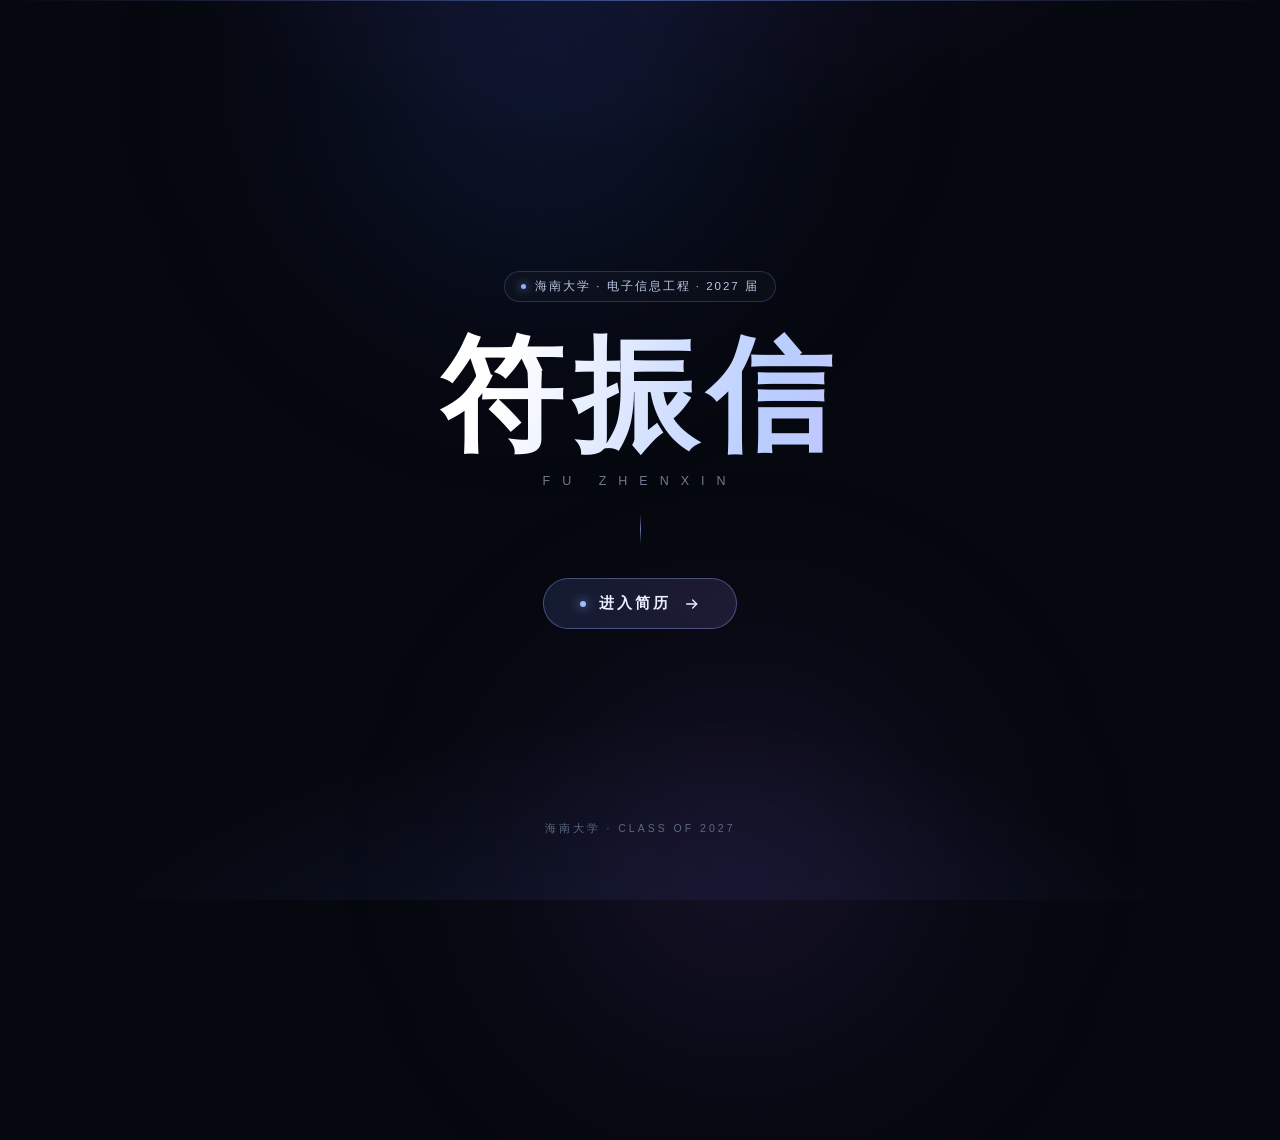
==== commit 178ee32d: "publish resume site" ====
--- a/index.html
+++ b/index.html
@@ -3,150 +3,94 @@
 <head>
 <meta charset="utf-8">
 <meta name="viewport" content="width=device-width, initial-scale=1">
-<title>符振信 · 电子信息工程 2027 届</title>
-<meta name="description" content="符振信，海南大学电子信息工程 2027 届。按嵌入式、工业自动化、后端、数据与模型、硬件、技术支持六个方向分别整理的在线简历，附开源作品与数据集。">
-<meta name="author" content="符振信">
-<meta property="og:title" content="符振信 · 电子信息工程 2027 届">
-<meta property="og:description" content="符振信，海南大学电子信息工程 2027 届。按嵌入式、工业自动化、后端、数据与模型、硬件、技术支持六个方向分别整理的在线简历，附开源作品与数据集。">
-<meta property="og:type" content="profile">
-<meta property="og:url" content="https://249384428-cpu.github.io/resume/">
-<meta property="og:image" content="https://249384428-cpu.github.io/resume/assets/og.png">
-<meta property="og:image:width" content="1200">
-<meta property="og:image:height" content="630">
-<meta name="twitter:card" content="summary_large_image">
-<meta name="theme-color" content="#0E1116">
-<link rel="icon" href="data:image/svg+xml,%3Csvg xmlns='http://www.w3.org/2000/svg' viewBox='0 0 64 64'%3E%3Crect width='64' height='64' rx='10' fill='%230E1116'/%3E%3Ctext x='32' y='46' font-family='monospace' font-size='36' font-weight='700' fill='%23FFFFFF' text-anchor='middle'%3EF%3C/text%3E%3C/svg%3E">
-<link rel="stylesheet" href="assets/style.css?v=17bde68b">
+<title>符振信 · 在线简历</title>
+<style>
+  :root{
+    --bg:#06080f; --ink:#eef2f9; --sub:#7d889c; --accent:#6f9bff; --accent2:#a78bfa;
+  }
+  *{box-sizing:border-box}
+  html,body{height:100%;margin:0}
+  body{
+    background:var(--bg);color:var(--ink);
+    font-family:-apple-system,"Segoe UI","Microsoft YaHei",sans-serif;
+    display:flex;align-items:center;justify-content:center;
+    min-height:100vh;overflow:hidden;position:relative;
+  }
+  /* 底部渐变氛围 */
+  .veil{position:absolute;inset:0;pointer-events:none;
+    background:radial-gradient(ellipse 70% 55% at 50% 118%,rgba(79,110,220,.16),transparent 70%),
+               radial-gradient(ellipse 60% 50% at 50% -18%,rgba(120,80,220,.12),transparent 70%);}
+  /* 精致光晕：更慢、更淡 */
+  .glow{position:absolute;border-radius:50%;filter:blur(100px);pointer-events:none}
+  .g1{width:600px;height:600px;background:radial-gradient(circle,rgba(58,110,255,.18),transparent 70%);top:-220px;left:calc(50% - 400px);animation:drift1 20s ease-in-out infinite}
+  .g2{width:560px;height:560px;background:radial-gradient(circle,rgba(150,96,246,.15),transparent 70%);bottom:-240px;right:calc(50% - 380px);animation:drift2 22s ease-in-out infinite}
+  @keyframes drift1{0%,100%{transform:translate(0,0) scale(1)}50%{transform:translate(45px,28px) scale(1.08)}}
+  @keyframes drift2{0%,100%{transform:translate(0,0) scale(1)}50%{transform:translate(-38px,-22px) scale(1.06)}}
+  /* 顶部细线 */
+  .topline{position:absolute;top:0;left:0;right:0;height:1px;
+    background:linear-gradient(90deg,transparent,rgba(130,160,255,.45),transparent);}
+  /* 内容 */
+  .stage{position:relative;z-index:2;text-align:center;padding:24px;max-width:840px}
+  .badge{
+    display:inline-flex;align-items:center;gap:9px;margin:0 0 30px;
+    padding:7px 16px;border-radius:100px;font-size:11.5px;letter-spacing:2px;color:#b9c8e6;
+    border:1px solid rgba(140,168,235,.22);background:rgba(255,255,255,.025);
+    backdrop-filter:blur(8px);
+    opacity:0;animation:rise 1s .05s ease forwards;
+  }
+  .badge .spark{width:5px;height:5px;border-radius:50%;background:#8fb0ff;box-shadow:0 0 10px #8fb0ff}
+  .name{font-size:clamp(56px,12vw,124px);font-weight:750;letter-spacing:10px;margin:0;line-height:1.02;
+    background:linear-gradient(105deg,#ffffff 8%,#b9cdff 38%,#d6baff 66%,#ffffff 96%);
+    -webkit-background-clip:text;background-clip:text;color:transparent;
+    background-size:220% auto;animation:shine 8s linear infinite,rise 1.1s .15s ease both;}
+  @keyframes shine{to{background-position:220% center}}
+  .name-en{font-size:12.5px;letter-spacing:12px;color:#6f7a90;margin:16px 0 0;
+    opacity:0;animation:rise 1s .4s ease forwards}
+  .rule{width:1px;height:30px;margin:26px auto 0;
+    background:linear-gradient(180deg,transparent,rgba(150,175,240,.7),transparent);
+    opacity:0;animation:rise 1s .5s ease forwards}
+  .line{font-size:clamp(15px,2.3vw,19px);color:#c2cde0;font-weight:400;letter-spacing:1.5px;margin:0;
+    opacity:0;animation:rise 1s .62s ease forwards}
+  .line b{color:#fff;font-weight:600}
+  .enter{
+    display:inline-flex;align-items:center;gap:13px;margin-top:34px;
+    padding:15px 36px;border-radius:100px;cursor:pointer;text-decoration:none;
+    font-size:14.5px;font-weight:600;letter-spacing:3px;color:#eaf0ff;
+    background:linear-gradient(100deg,rgba(103,145,255,.14),rgba(167,139,250,.14));
+    border:1px solid rgba(150,175,245,.38);
+    backdrop-filter:blur(10px);
+    opacity:0;animation:rise 1s .85s ease forwards;
+    transition:transform .3s cubic-bezier(.2,.8,.2,1),border-color .3s ease,box-shadow .3s ease,background .3s ease;
+  }
+  .enter:hover{transform:translateY(-3px);border-color:rgba(180,200,255,.75);
+    background:linear-gradient(100deg,rgba(103,145,255,.24),rgba(167,139,250,.24));
+    box-shadow:0 14px 46px rgba(90,130,255,.22),inset 0 0 22px rgba(150,180,255,.1)}
+  .enter .dot{width:6px;height:6px;border-radius:50%;background:#9fbcff;box-shadow:0 0 12px #9fbcff}
+  .enter svg{width:16px;height:16px;transition:transform .3s ease}
+  .enter:hover svg{transform:translateX(5px)}
+  .foot{position:absolute;bottom:64px;width:100%;text-align:center;z-index:2;color:#5c6880;font-size:10.5px;letter-spacing:3px;
+    opacity:0;animation:rise 1s 1.15s ease forwards}
+  @keyframes rise{from{opacity:0;transform:translateY(20px)}to{opacity:1;transform:translateY(0)}}
+  @media(prefers-reduced-motion:reduce){*{animation:none!important;opacity:1!important}}
+</style>
 </head>
 <body>
-<header class="top">
-  <div class="wrap top-inner">
-    <a class="brand" href="index.html">
-      <span class="brand-name">符振信</span>
-      <span class="brand-tag">Portfolio / 2027</span>
+  <div class="topline"></div>
+  <div class="veil"></div>
+  <div class="glow g1"></div>
+  <div class="glow g2"></div>
+
+  <div class="stage">
+    <p class="badge"><span class="spark"></span>海南大学 · 电子信息工程 · 2027 届</p>
+    <h1 class="name">符振信</h1>
+    <p class="name-en">FU ZHENXIN</p>
+    <div class="rule"></div>
+    <a class="enter" href="cv.html">
+      <span class="dot"></span>进入简历
+      <svg viewBox="0 0 24 24" fill="none" stroke="currentColor" stroke-width="2" stroke-linecap="round" stroke-linejoin="round"><path d="M4 12h15"/><path d="m13 6 6 6-6 6"/></svg>
     </a>
-    <nav class="tabs"><a class="tab" href="embedded.html">嵌入式</a><a class="tab" href="plc.html">PLC</a><a class="tab" href="backend.html">后端</a><a class="tab" href="ai.html">AI</a><a class="tab" href="hardware.html">硬件</a><a class="tab" href="support.html">支持</a><a class="tab" href="general.html">汇总</a><a class="tab" href="works.html">作品</a></nav>
-    <a class="top-cta" href="assets/pdf/general.pdf" download><svg viewBox="0 0 24 24" fill="none" stroke="currentColor" stroke-width="1.7" stroke-linecap="round" stroke-linejoin="round"><path d="M12 3v12"/><path d="m7 11 5 5 5-5"/><path d="M4 20h16"/></svg><span>PDF 简历</span></a>
   </div>
-</header>
 
-<main>
-  <section class="hero portal-hero">
-    <div class="wrap hero-grid">
-      <div class="hero-anim">
-        <p class="eyebrow">海南大学 电子信息工程 · 2027 届 · 海南海口</p>
-        <h1 class="portal-name">
-          <span class="zh">符振信</span>
-          <span class="lat">FU ZHENXIN</span>
-        </h1>
-        <p class="portal-lead">同一段经历，我按六个岗位方向各写了一版：项目顺序、技能描述、开场那句都不一样。哪版更像你要招的岗就点进去看，没定岗就看最后一个。另外做了数据集、LoRA 微调和两个公开仓库，都放在「作品」里，点开就能验。</p>
-        <div class="actions">
-          <a class="btn btn-primary" href="mailto:249384428@qq.com"><svg viewBox="0 0 24 24" fill="none" stroke="currentColor" stroke-width="1.7" stroke-linecap="round" stroke-linejoin="round"><rect x="2.5" y="4.5" width="19" height="15" rx="2"/><path d="m3 6 9 6.5L21 6"/></svg>邮件联系</a>
-          <a class="btn btn-ghost" href="assets/pdf/general.pdf" download><svg viewBox="0 0 24 24" fill="none" stroke="currentColor" stroke-width="1.7" stroke-linecap="round" stroke-linejoin="round"><path d="M12 3v12"/><path d="m7 11 5 5 5-5"/><path d="M4 20h16"/></svg>下载 PDF 简历</a>
-          <a class="btn btn-ghost" href="works.html"><svg viewBox="0 0 24 24" fill="none" stroke="currentColor" stroke-width="1.7" stroke-linecap="round" stroke-linejoin="round"><path d="M4 12h15"/><path d="m13 6 6 6-6 6"/></svg>看作品</a>
-        </div>
-      </div>
-      <aside class="hero-anim">
-      <dl class="spec"><div class="spec-row"><span class="spec-k">学历</span><span class="spec-v">本科 · 2027 届</span></div><div class="spec-row"><span class="spec-k">专业</span><span class="spec-v">电子信息工程</span></div><div class="spec-row"><span class="spec-k">所在地</span><span class="spec-v">海南海口</span></div><div class="spec-row"><span class="spec-k">入口</span><span class="spec-v">7 个，见下</span></div><div class="spec-row"><span class="spec-k">状态</span><span class="spec-v">校招进行中</span></div></dl>
-      <p class="spec-note">每个入口 · 一页读完<br>内容更新于 2026.11<br>每页可单独导出 PDF</p>
-    </aside>
-    </div>
-    <div class="wrap">
-      <div class="metrics"><div class="metric"><div class="metric-v">6</div><div class="metric-l">个岗位方向</div></div><div class="metric"><div class="metric-v">10</div><div class="metric-l">个独立项目</div></div><div class="metric"><div class="metric-v">2</div><div class="metric-l">段实习</div></div></div>
-    </div>
-  </section>
-
-  <section class="block">
-    <div class="wrap">
-      <div class="sec-head"><span class="sec-num">01</span><h2>选一个方向</h2><span class="sec-en">Directions</span></div>
-      <div class="dir-grid">
-        <a class="dir-card" href="embedded.html" style="--accent:#1D4ED8;--accent-soft:#EEF2FF">
-        <span class="dc-no">01 / DIRECTION</span>
-        <h3 class="dc-name">嵌入式软件</h3>
-        <p class="dc-en">Embedded Software</p>
-        <p class="dc-line">驱动、通信、PID 闭环，从寄存器写到整机飞起来</p>
-        <div class="dc-tags"><span>STM32F1/F4</span><span>MSPM0</span><span>LPC1114</span></div>
-        <span class="dc-go">进入这一版 <svg viewBox="0 0 24 24" fill="none" stroke="currentColor" stroke-width="1.7" stroke-linecap="round" stroke-linejoin="round"><path d="M4 12h15"/><path d="m13 6 6 6-6 6"/></svg></span>
-      </a><a class="dir-card" href="plc.html" style="--accent:#C2410C;--accent-soft:#FFF7ED">
-        <span class="dc-no">02 / DIRECTION</span>
-        <h3 class="dc-name">工业自动化 / PLC</h3>
-        <p class="dc-en">Industrial Automation</p>
-        <p class="dc-line">泵站组态与现场调试，读得懂图纸也改得了逻辑</p>
-        <div class="dc-tags"><span>西门子</span><span>和利时</span><span>组态王</span></div>
-        <span class="dc-go">进入这一版 <svg viewBox="0 0 24 24" fill="none" stroke="currentColor" stroke-width="1.7" stroke-linecap="round" stroke-linejoin="round"><path d="M4 12h15"/><path d="m13 6 6 6-6 6"/></svg></span>
-      </a><a class="dir-card" href="backend.html" style="--accent:#047857;--accent-soft:#ECFDF5">
-        <span class="dc-no">03 / DIRECTION</span>
-        <h3 class="dc-name">Python 后端</h3>
-        <p class="dc-en">Backend Engineering</p>
-        <p class="dc-line">业务接口、数据处理，边界情况比功能本身更花时间</p>
-        <div class="dc-tags"><span>Django / Flask</span><span>MySQL</span><span>接口联调</span></div>
-        <span class="dc-go">进入这一版 <svg viewBox="0 0 24 24" fill="none" stroke="currentColor" stroke-width="1.7" stroke-linecap="round" stroke-linejoin="round"><path d="M4 12h15"/><path d="m13 6 6 6-6 6"/></svg></span>
-      </a><a class="dir-card" href="ai.html" style="--accent:#6D28D9;--accent-soft:#F5F3FF">
-        <span class="dc-no">04 / DIRECTION</span>
-        <h3 class="dc-name">数据与模型 / Agent</h3>
-        <p class="dc-en">Data, Model &amp; Agent</p>
-        <p class="dc-line">100 条排障数据集、0.5B 的 LoRA 微调，以及点开就能玩的开源作品</p>
-        <div class="dc-tags"><span>数据集</span><span>LoRA</span><span>CSGClaw</span></div>
-        <span class="dc-go">进入这一版 <svg viewBox="0 0 24 24" fill="none" stroke="currentColor" stroke-width="1.7" stroke-linecap="round" stroke-linejoin="round"><path d="M4 12h15"/><path d="m13 6 6 6-6 6"/></svg></span>
-      </a><a class="dir-card" href="hardware.html" style="--accent:#0E7490;--accent-soft:#ECFEFF">
-        <span class="dc-no">05 / DIRECTION</span>
-        <h3 class="dc-name">硬件设计 / PCB</h3>
-        <p class="dc-en">Hardware &amp; Layout</p>
-        <p class="dc-line">两块四轮车主板，从原理图到 Gerber 全流程自己出</p>
-        <div class="dc-tags"><span>Altium</span><span>立创 EDA</span><span>电源与驱动</span></div>
-        <span class="dc-go">进入这一版 <svg viewBox="0 0 24 24" fill="none" stroke="currentColor" stroke-width="1.7" stroke-linecap="round" stroke-linejoin="round"><path d="M4 12h15"/><path d="m13 6 6 6-6 6"/></svg></span>
-      </a><a class="dir-card" href="support.html" style="--accent:#0F766E;--accent-soft:#F0FDFA">
-        <span class="dc-no">06 / DIRECTION</span>
-        <h3 class="dc-name">技术支持</h3>
-        <p class="dc-en">Technical Support</p>
-        <p class="dc-line">网络基础 + 工控现场交付，客户说不清的问题能问到点上</p>
-        <div class="dc-tags"><span>TCP/IP</span><span>现场交付</span><span>AI 应用</span></div>
-        <span class="dc-go">进入这一版 <svg viewBox="0 0 24 24" fill="none" stroke="currentColor" stroke-width="1.7" stroke-linecap="round" stroke-linejoin="round"><path d="M4 12h15"/><path d="m13 6 6 6-6 6"/></svg></span>
-      </a><a class="dir-card is-pdf" href="general.html" style="--accent:#0E1116;--accent-soft:#F1F0EC">
-        <span class="dc-no">07 / DIRECTION</span>
-        <h3 class="dc-name">通用版</h3>
-        <p class="dc-en">Full Profile</p>
-        <p class="dc-line">还没定岗就先看这版：六个方向放一起，项目实习全都在</p>
-        <div class="dc-tags"><span>全部项目</span><span>两页 PDF</span></div>
-        <span class="dc-go">进入这一版 <svg viewBox="0 0 24 24" fill="none" stroke="currentColor" stroke-width="1.7" stroke-linecap="round" stroke-linejoin="round"><path d="M4 12h15"/><path d="m13 6 6 6-6 6"/></svg></span>
-      </a>
-      </div>
-      <p class="portal-note"><b>为什么分成六版：</b>一份通用简历投六个方向，每个方向都只能写个大概。拆开之后，投嵌入式那版会把飞控和驱动放在最前，投 PLC 那版会先把泵站现场拿出来，HR 不用在无关经历里找信息。每一页都能单独存成 PDF，格式已经调过。</p>
-
-      <div class="closing">
-        <p>招聘方通常只给一份简历三十秒。所以这里每个方向都按「先看到相关的，再看到全部的」来排，两三分钟能读完，想细看的地方留了项目和实习的细节。</p>
-        <span class="who">符振信 · FU ZHENXIN</span>
-      </div>
-    </div>
-  </section>
-</main>
-
-<footer class="footer">
-  <div class="wrap footer-inner">
-    <div>
-      <h2>聊一聊？</h2>
-      <p class="f-lead">简历可以看，但有些事情写不进去。岗位在海南，或者你想先确认某段经历到底做到什么程度，直接发邮件就行。</p>
-      <p class="print-only f-print-title">联系方式 / Contact</p>
-      <div class="f-row print-only"><span class="f-k">手机</span><span class="f-v">15799056622</span></div>
-      <div class="f-row">
-        <span class="f-k">Email</span>
-        <a class="f-v" href="mailto:249384428@qq.com">249384428@qq.com</a>
-        <button class="copy-btn" type="button" data-copy="249384428@qq.com">复制</button>
-      </div>
-      <div class="f-row"><span class="f-k">GitHub</span><a class="f-v" href="https://github.com/249384428-cpu" target="_blank" rel="noopener">github.com/249384428-cpu</a></div><div class="f-row f-extra"><span class="f-k">开源仓库</span><a class="f-v" href="https://github.com/249384428-cpu/kaihuang-survival" target="_blank" rel="noopener">《开荒生存》· MIT</a></div><div class="f-row f-extra"><span class="f-k">在线试玩</span><a class="f-v" href="https://249384428-cpu.github.io/kaihuang-survival/" target="_blank" rel="noopener">点开就能玩</a></div>
-      <div class="f-row"><span class="f-k">所在地</span><span class="f-v">海南海口</span></div>
-      <div class="f-row f-status"><span class="f-k">状态</span><span class="f-v">2027 届 · 校招进行中</span></div>
-    </div>
-    <div class="f-links"><a href="embedded.html"><span class="n">01</span>嵌入式软件<svg viewBox="0 0 24 24" fill="none" stroke="currentColor" stroke-width="1.7" stroke-linecap="round" stroke-linejoin="round"><path d="M4 12h15"/><path d="m13 6 6 6-6 6"/></svg></a><a href="plc.html"><span class="n">02</span>工业自动化 / PLC<svg viewBox="0 0 24 24" fill="none" stroke="currentColor" stroke-width="1.7" stroke-linecap="round" stroke-linejoin="round"><path d="M4 12h15"/><path d="m13 6 6 6-6 6"/></svg></a><a href="backend.html"><span class="n">03</span>Python 后端<svg viewBox="0 0 24 24" fill="none" stroke="currentColor" stroke-width="1.7" stroke-linecap="round" stroke-linejoin="round"><path d="M4 12h15"/><path d="m13 6 6 6-6 6"/></svg></a><a href="ai.html"><span class="n">04</span>数据与模型 / Agent<svg viewBox="0 0 24 24" fill="none" stroke="currentColor" stroke-width="1.7" stroke-linecap="round" stroke-linejoin="round"><path d="M4 12h15"/><path d="m13 6 6 6-6 6"/></svg></a><a href="hardware.html"><span class="n">05</span>硬件设计 / PCB<svg viewBox="0 0 24 24" fill="none" stroke="currentColor" stroke-width="1.7" stroke-linecap="round" stroke-linejoin="round"><path d="M4 12h15"/><path d="m13 6 6 6-6 6"/></svg></a><a href="support.html"><span class="n">06</span>技术支持<svg viewBox="0 0 24 24" fill="none" stroke="currentColor" stroke-width="1.7" stroke-linecap="round" stroke-linejoin="round"><path d="M4 12h15"/><path d="m13 6 6 6-6 6"/></svg></a><a href="general.html"><span class="n">07</span>通用版<svg viewBox="0 0 24 24" fill="none" stroke="currentColor" stroke-width="1.7" stroke-linecap="round" stroke-linejoin="round"><path d="M4 12h15"/><path d="m13 6 6 6-6 6"/></svg></a></div>
-  </div>
-  <div class="wrap">
-    <div class="colophon">
-      <span>© 2026 符振信 · 在线简历，内容以 PDF 版为准</span>
-      <span>HTML / CSS / 无框架 · 单页可打印</span>
-    </div>
-  </div>
-</footer>
-<div class="toast" role="status" aria-live="polite"></div>
-<script src="assets/app.js?v=17bde68b"></script>
+  <div class="foot">海南大学 · CLASS OF 2027</div>
 </body>
 </html>
